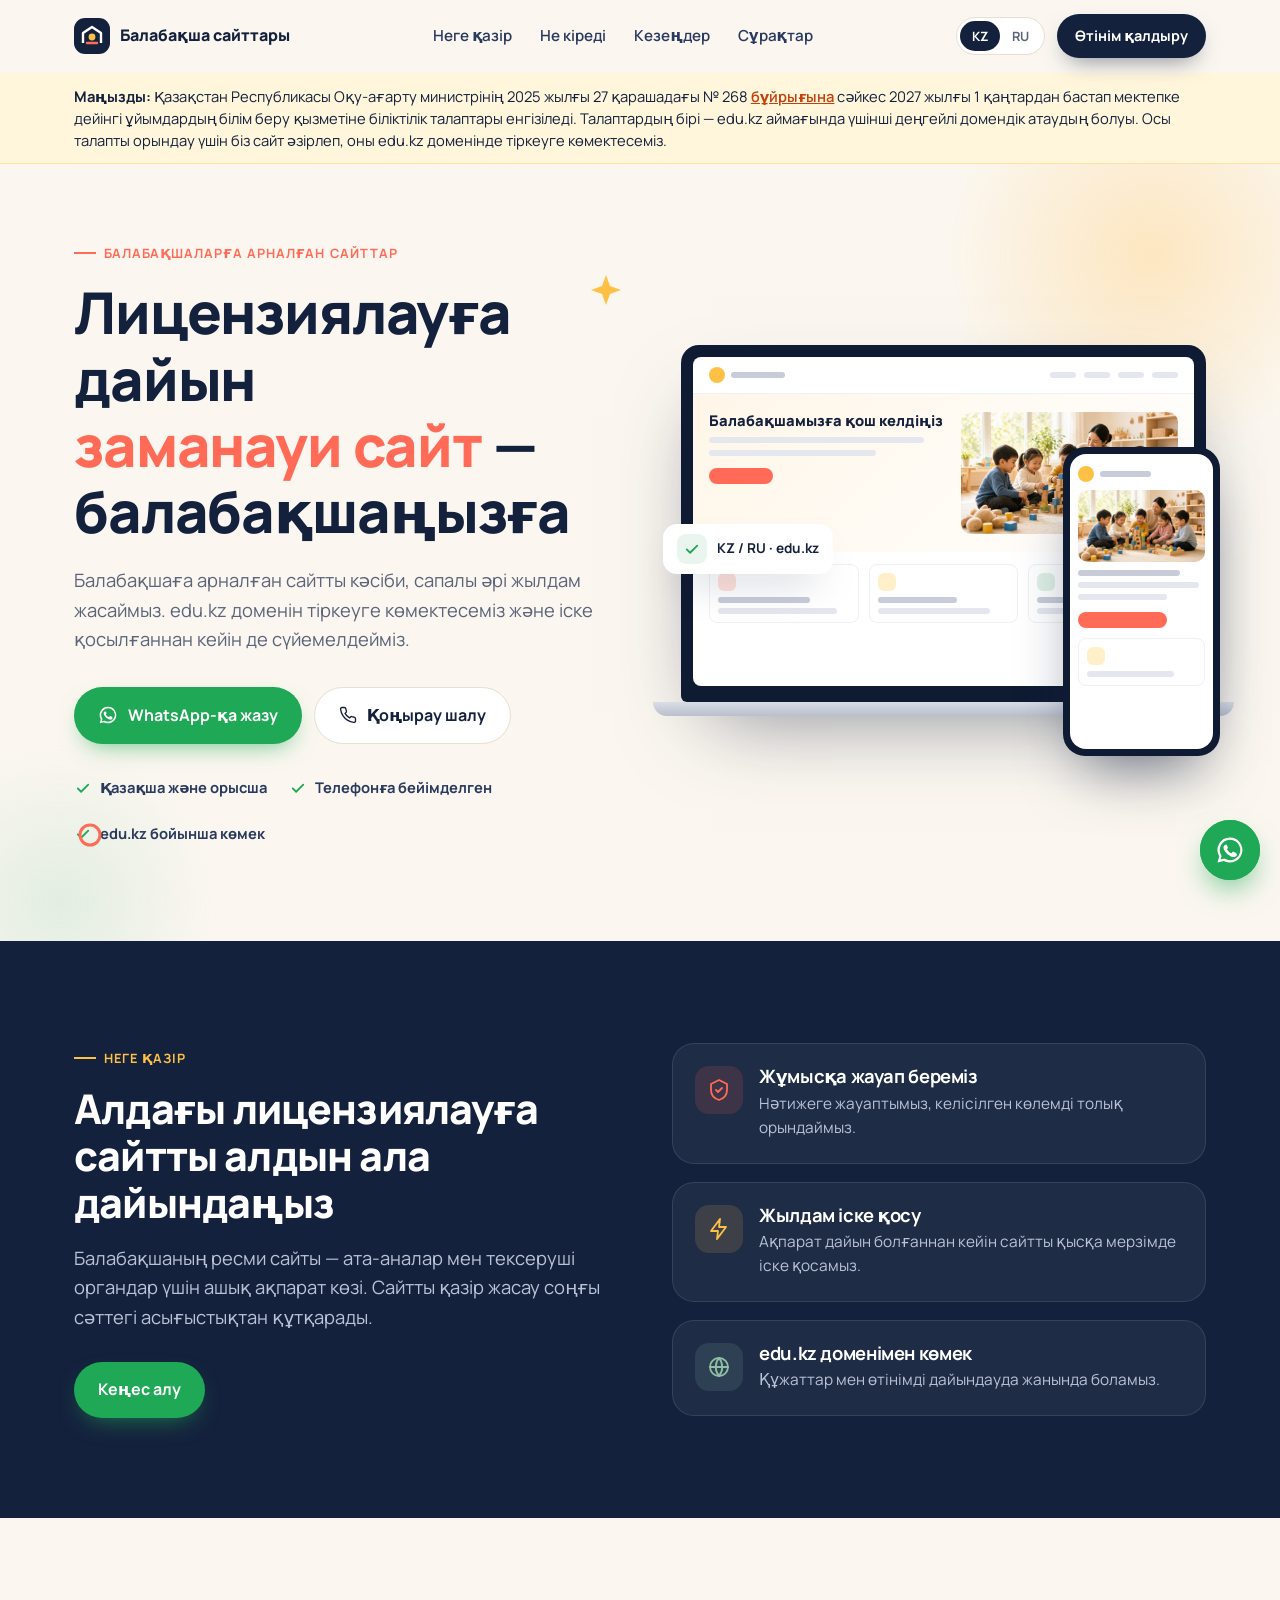
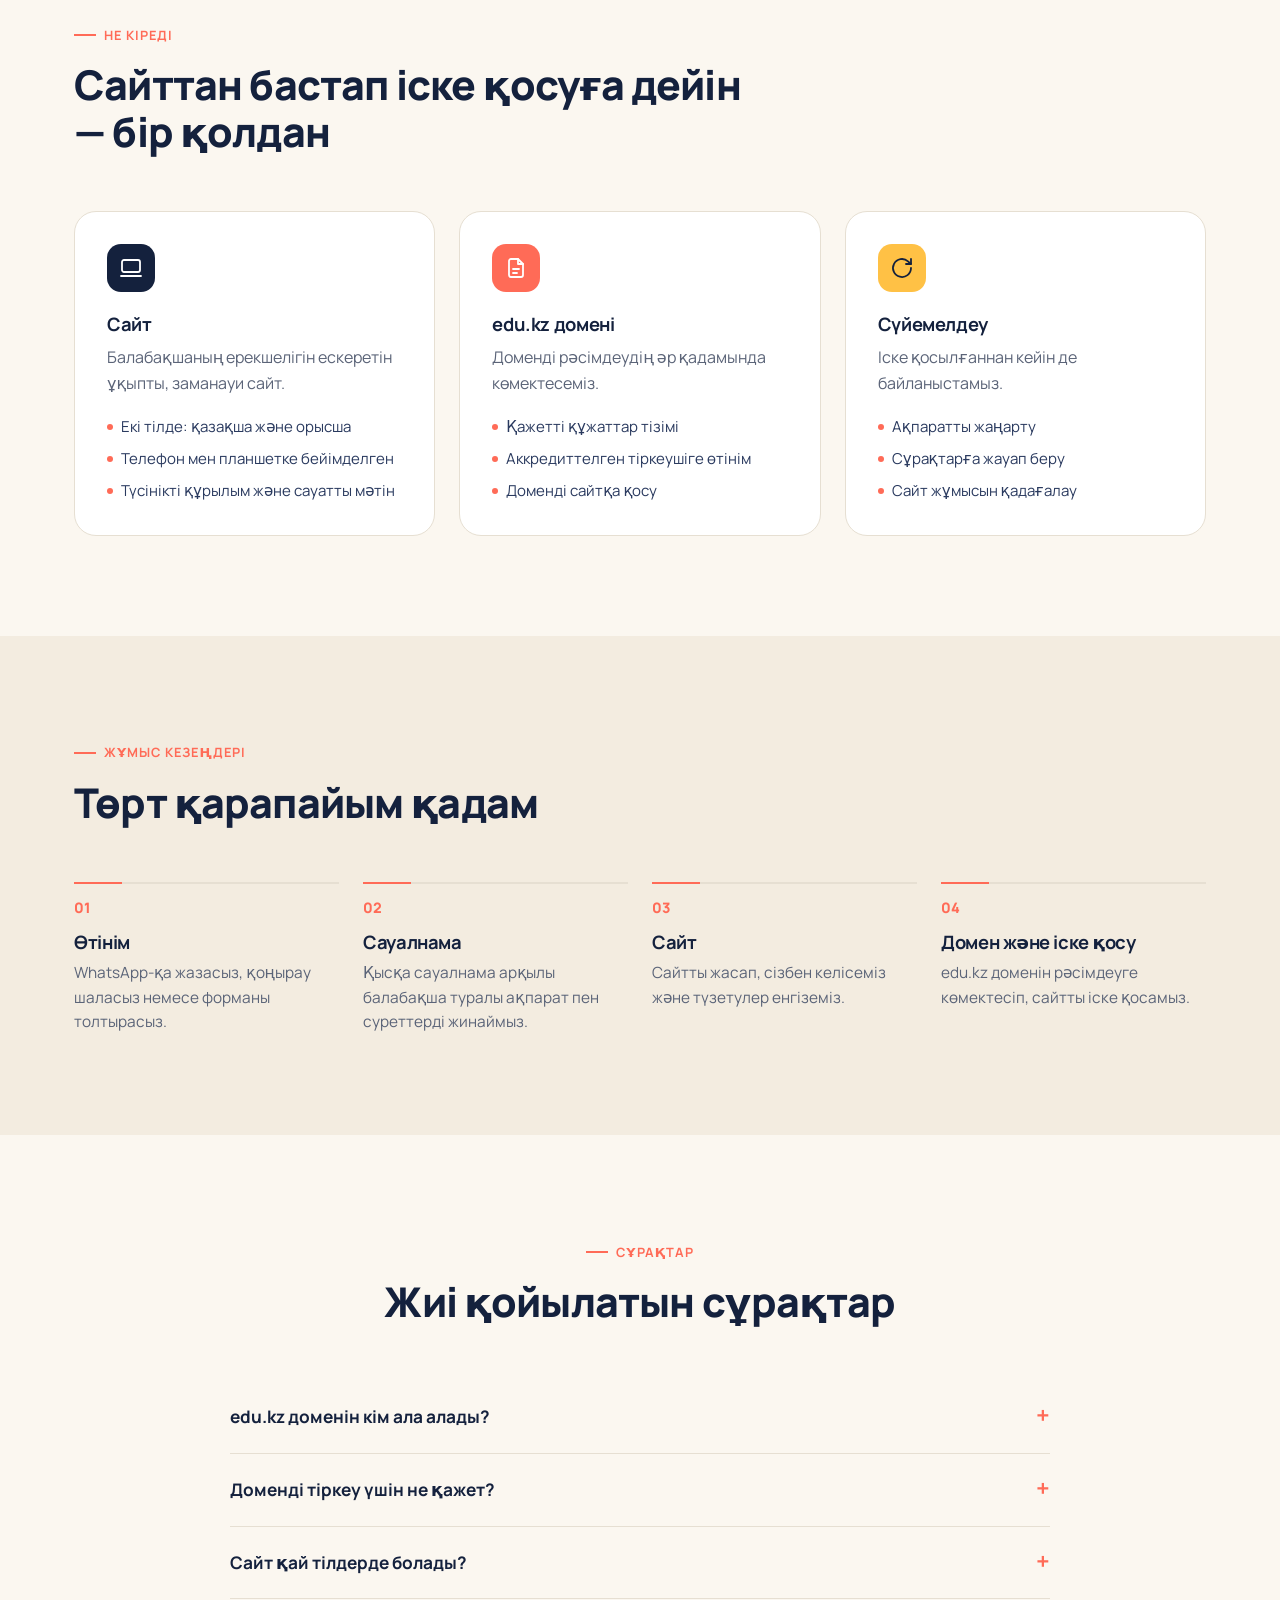
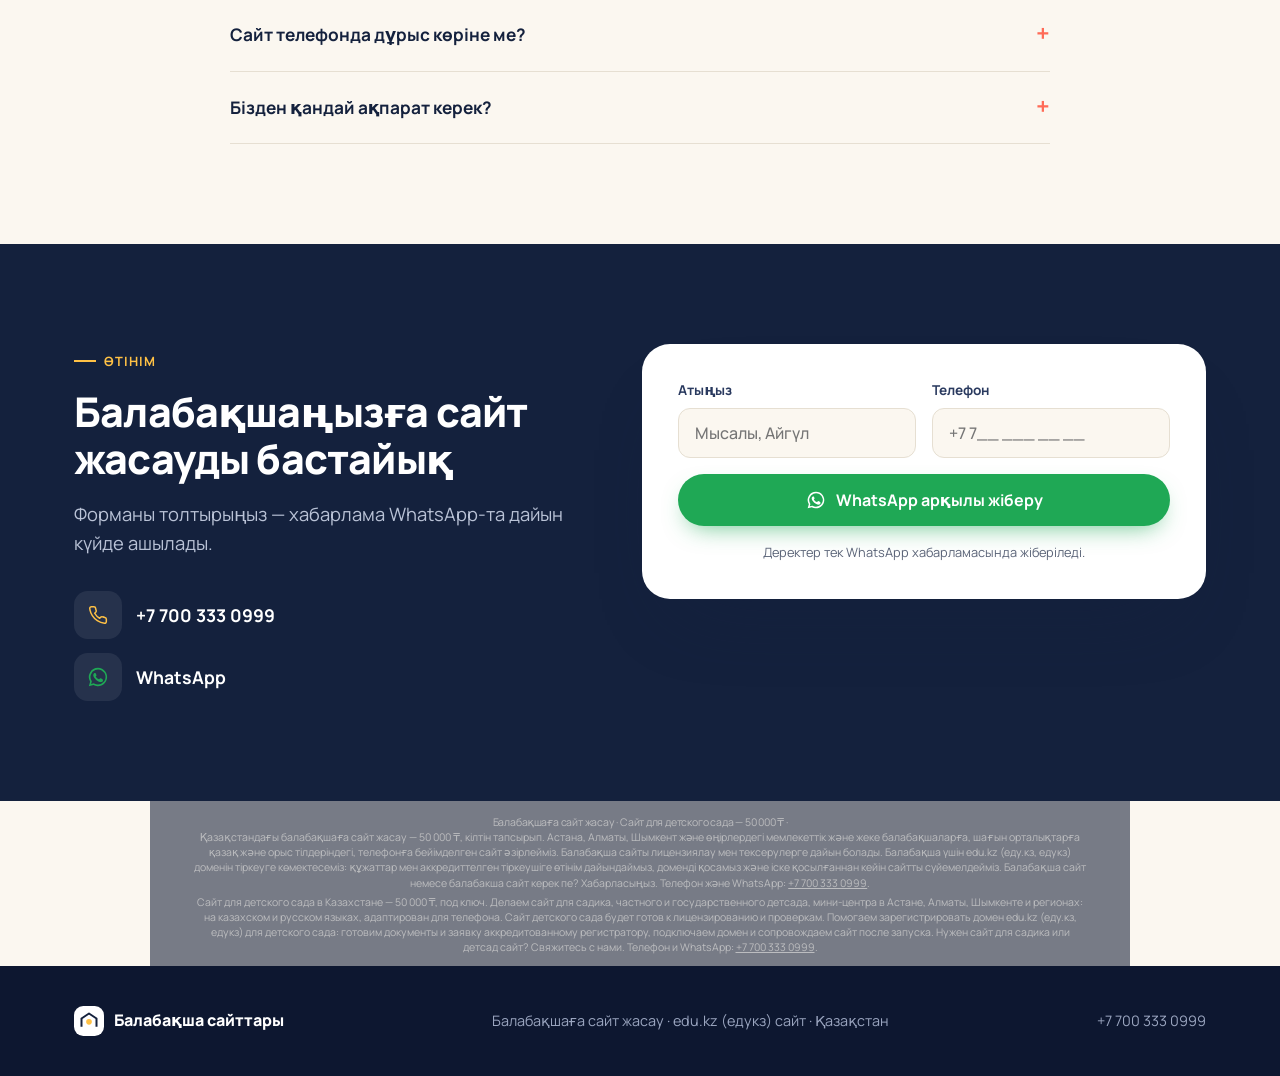
==== index.html @ 3db01bce "Notice: order 268 (edu.kz domain requirement from 01.01.2027); balanced KZ/RU SEO block" ====
<!DOCTYPE html><html lang="kk"><head><meta charset="UTF-8"><meta name="viewport" content="width=device-width,initial-scale=1">
<title>Сайт для детского сада под ключ — 50 000 ₸ | Балабақшаға сайт жасау | sadikedu.kz</title>
<meta name="description" content="Создадим сайт для детского сада в Казахстане за 50 000 ₸: на казахском и русском, адаптивный, помощь с доменом edu.kz и сопровождение. Балабақшаға сайт жасау. +7 700 333 0999">
<meta name="keywords" content="сайт для детского сада, создать сайт детского сада, сайт для садика Казахстан, сайт для частного детского сада, edu.kz домен для детского сада, сайт балабақша, балабақшаға сайт жасау, балабақша сайт, балабакша сайт, садик сайт, сайт для садика, детсад сайт, сделать сайт для садика, сделать сайт для детского сада, сайт еду кз, еду.кз сайт">
<meta name="robots" content="index,follow">
<link rel="canonical" href="https://sadikedu.kz/">
<link rel="alternate" hreflang="kk" href="https://sadikedu.kz/"><link rel="alternate" hreflang="ru" href="https://sadikedu.kz/"><link rel="alternate" hreflang="x-default" href="https://sadikedu.kz/">
<link rel="icon" href="favicon.svg" type="image/svg+xml">
<meta property="og:type" content="website"><meta property="og:url" content="https://sadikedu.kz/"><meta property="og:site_name" content="sadikedu.kz"><meta property="og:locale" content="ru_RU"><meta property="og:locale:alternate" content="kk_KZ">
<meta property="og:title" content="Сайт для детского сада под ключ — 50 000 ₸"><meta property="og:description" content="Создадим сайт для детского сада в Казахстане за 50 000 ₸: на казахском и русском, адаптивный, помощь с доменом edu.kz и сопровождение. Балабақшаға сайт жасау. +7 700 333 0999"><meta property="og:image" content="https://sadikedu.kz/img/hero.jpg">
<meta name="twitter:card" content="summary_large_image"><meta name="twitter:title" content="Сайт для детского сада под ключ — 50 000 ₸"><meta name="twitter:description" content="Создадим сайт для детского сада в Казахстане за 50 000 ₸: на казахском и русском, адаптивный, помощь с доменом edu.kz и сопровождение. Балабақшаға сайт жасау. +7 700 333 0999"><meta name="twitter:image" content="https://sadikedu.kz/img/hero.jpg">
<script type="application/ld+json">[{"@context": "https://schema.org", "@type": "ProfessionalService", "name": "SadikEdu — сайты для детских садов", "alternateName": "Балабақша сайттары", "url": "https://sadikedu.kz/", "image": "https://sadikedu.kz/img/hero.jpg", "telephone": "+77003330999", "description": "Создадим сайт для детского сада в Казахстане за 50 000 ₸: на казахском и русском, адаптивный, помощь с доменом edu.kz и сопровождение. Балабақшаға сайт жасау. +7 700 333 0999", "areaServed": {"@type": "Country", "name": "Kazakhstan"}, "address": {"@type": "PostalAddress", "addressLocality": "Астана", "addressCountry": "KZ"}, "priceRange": "50000 KZT", "availableLanguage": ["ru", "kk"], "makesOffer": {"@type": "Offer", "name": "Сайт для детского сада под ключ", "price": "50000", "priceCurrency": "KZT", "url": "https://sadikedu.kz/"}}, {"@context": "https://schema.org", "@type": "FAQPage", "mainEntity": [{"@type": "Question", "name": "Кто может получить домен edu.kz?", "acceptedAnswer": {"@type": "Answer", "text": "Юридические лица Казахстана с лицензией на образовательную деятельность. При регистрации лицензия проверяется по БИН."}}, {"@type": "Question", "name": "Что нужно для регистрации домена?", "acceptedAnswer": {"@type": "Answer", "text": "Обычно — письмо организации, документ о госрегистрации и ЭЦП организации. Точный список проверим вместе."}}, {"@type": "Question", "name": "На каких языках будет сайт?", "acceptedAnswer": {"@type": "Answer", "text": "На казахском и русском, с переключателем."}}, {"@type": "Question", "name": "Сайт будет хорошо выглядеть на телефоне?", "acceptedAnswer": {"@type": "Answer", "text": "Да, сайт адаптируется под телефон, планшет и компьютер."}}, {"@type": "Question", "name": "Какая информация от нас нужна?", "acceptedAnswer": {"@type": "Answer", "text": "Основные сведения о детском саде, контакты и фотографии. Всё собираем по короткой анкете."}}]}]</script>
<meta name="theme-color" content="#14213d">
<link rel="preconnect" href="https://fonts.googleapis.com"><link rel="preconnect" href="https://fonts.gstatic.com" crossorigin>
<link href="https://fonts.googleapis.com/css2?family=Manrope:wght@500;600;700;800&display=swap&subset=cyrillic,cyrillic-ext" rel="stylesheet">
<link rel="stylesheet" href="style.css">
<svg width="0" height="0" style="position:absolute"><defs>
<symbol id="wa" viewBox="0 0 24 24"><path fill="currentColor" d="M12 2a10 10 0 0 0-8.6 15.1L2 22l5-1.3A10 10 0 1 0 12 2Zm0 18.2a8.2 8.2 0 0 1-4.2-1.2l-.3-.2-3 .8.8-2.9-.2-.3A8.2 8.2 0 1 1 12 20.2Zm4.5-6.1c-.2-.1-1.5-.7-1.7-.8-.2-.1-.4-.1-.6.1l-.8 1c-.1.2-.3.2-.5.1a6.7 6.7 0 0 1-3.3-2.9c-.3-.4.2-.4.7-1.3.1-.2 0-.3 0-.4l-.8-1.8c-.2-.5-.4-.4-.6-.4h-.5a1 1 0 0 0-.7.3 3 3 0 0 0-.9 2.2 5.2 5.2 0 0 0 1.1 2.7 11.8 11.8 0 0 0 4.5 4c1.7.7 2.3.8 3.2.6.5-.1 1.5-.6 1.7-1.2.2-.6.2-1.1.2-1.2-.1-.1-.3-.2-.5-.3Z"/></symbol>
<symbol id="ph" viewBox="0 0 24 24"><path fill="none" stroke="currentColor" stroke-width="1.8" stroke-linecap="round" stroke-linejoin="round" d="M22 16.9v3a2 2 0 0 1-2.2 2 19.8 19.8 0 0 1-8.6-3.1 19.5 19.5 0 0 1-6-6A19.8 19.8 0 0 1 2.1 4.2 2 2 0 0 1 4.1 2h3a2 2 0 0 1 2 1.7c.1 1 .4 1.9.7 2.8a2 2 0 0 1-.5 2.1L8 9.9a16 16 0 0 0 6 6l1.3-1.3a2 2 0 0 1 2.1-.4c.9.3 1.8.6 2.8.7a2 2 0 0 1 1.7 2Z"/></symbol>
<symbol id="ck" viewBox="0 0 24 24"><path fill="none" stroke="currentColor" stroke-width="2.4" stroke-linecap="round" stroke-linejoin="round" d="m5 12.5 4.5 4.5L19 7.5"/></symbol>
</defs></svg>
<style>.seo{padding:14px 20px 6px!important;max-width:980px;margin:0 auto;opacity:.55;text-align:center}.seo *{font-size:10.5px!important;line-height:1.45!important;font-weight:400!important;color:#8a8f99!important;margin:0 0 4px!important}.seo h2,.seo h3{display:inline}.seo h2:after,.seo h3:after{content:" · "}</style></head><body>
<header id="hdr"><div class="c hd">
<a class="logo" href="#top"><svg width="36" height="36" viewBox="0 0 36 36"><rect width="36" height="36" rx="11" fill="#14213d"/><path d="M9 25V15l9-6 9 6v10" fill="none" stroke="#fff" stroke-width="2.4" stroke-linejoin="round"/><circle cx="18" cy="19" r="3.4" fill="#ffc145"/><path d="M13 25h10" stroke="#ff6b57" stroke-width="2.4" stroke-linecap="round"/></svg><span data-i="logo">Балабақша сайттары</span></a>
<nav class="m"><a href="#why" data-i="n1">Неге қазір</a><a href="#inc" data-i="n2">Не кіреді</a><a href="#steps" data-i="n3">Кезеңдер</a><a href="#faq" data-i="n4">Сұрақтар</a></nav>
<div class="hr"><div class="lang"><button data-l="kk" class="on">KZ</button><button data-l="ru">RU</button></div><a href="#lead" class="btn btn-p btn-sm" data-i="hcta">Өтінім қалдыру</a></div>
</div></header>
<main id="top">
<div class="notice"><div class="c" data-i="nt"><b>Маңызды:</b> Қазақстан Республикасы Оқу-ағарту министрінің 2025 жылғы 27 қарашадағы № 268 <a href="https://adilet.zan.kz/rus/docs/V2500037500" target="_blank" rel="noopener">бұйрығына</a> сәйкес 2027 жылғы 1 қаңтардан бастап мектепке дейінгі ұйымдардың білім беру қызметіне біліктілік талаптары енгізіледі. Талаптардың бірі — edu.kz аймағында үшінші деңгейлі домендік атаудың болуы. Осы талапты орындау үшін біз сайт әзірлеп, оны edu.kz доменінде тіркеуге көмектесеміз.</div></div>
<section class="hero"><div class="blob b1"></div><div class="blob b2"></div>
<svg class="shape" style="top:14%;left:46%" width="34" height="34" viewBox="0 0 34 34"><path d="M17 2l4 11 11 4-11 4-4 11-4-11-11-4 11-4z" fill="#ffc145"/></svg>
<svg class="shape" style="bottom:12%;left:6%;animation-delay:-3s" width="26" height="26"><circle cx="13" cy="13" r="10" fill="none" stroke="#ff6b57" stroke-width="3"/></svg>
<div class="c hg">
<div class="rv">
<div class="eyebrow" data-i="ey">Балабақшаларға арналған сайттар</div>
<h1 data-i="h1">Лицензиялауға дайын <span class="hl">заманауи сайт</span> — балабақшаңызға</h1>
<p class="lead" data-i="lead">Балабақшаға арналған сайтты кәсіби, сапалы әрі жылдам жасаймыз. edu.kz доменін тіркеуге көмектесеміз және іске қосылғаннан кейін де сүйемелдейміз.</p>
<div class="btns"><a class="btn btn-w" href="https://wa.me/77003330999?text=%D0%97%D0%B4%D1%80%D0%B0%D0%B2%D1%81%D1%82%D0%B2%D1%83%D0%B9%D1%82%D0%B5%21%20%D0%9F%D0%BE%20%D0%BF%D0%BE%D0%B2%D0%BE%D0%B4%D1%83%20%D1%80%D0%B0%D0%B7%D1%80%D0%B0%D0%B1%D0%BE%D1%82%D0%BA%D0%B8%20%D1%81%D0%B0%D0%B9%D1%82%D0%B0" target="_blank" rel="noopener"><svg width="20" height="20"><use href="#wa"/></svg><span data-i="wa">WhatsApp-қа жазу</span></a><a class="btn btn-o" href="tel:+77003330999"><svg width="18" height="18"><use href="#ph"/></svg><span data-i="call">Қоңырау шалу</span></a></div>
<div class="checks"><span><svg width="18" height="18" color="#1fa855"><use href="#ck"/></svg><b data-i="c1">Қазақша және орысша</b></span><span><svg width="18" height="18" color="#1fa855"><use href="#ck"/></svg><b data-i="c2">Телефонға бейімделген</b></span><span><svg width="18" height="18" color="#1fa855"><use href="#ck"/></svg><b data-i="c3">edu.kz бойынша көмек</b></span></div>
</div>
<div class="mock rv d2" aria-hidden="true">
<div class="laptop"><div class="screen">
<div class="ms-top"><div class="ms-logo"><i></i><div class="ln d" style="width:54px"></div></div><div class="ms-nav"><div class="ln"></div><div class="ln"></div><div class="ln"></div><div class="ln"></div></div></div>
<div class="ms-hero"><div><div class="ms-h" data-i="mh">Балабақшамызға қош келдіңіз</div><div class="ln" style="width:90%"></div><div class="ln" style="width:70%"></div><div class="ms-btn"></div></div>
<div class="ms-img"><img src="img/hero.jpg" alt="Сайт для детского сада — дети играют в балабақше" style="width:100%;height:100%;object-fit:cover;display:block"></div></div>
<div class="ms-cards"><div class="ms-card"><b style="background:#ffe1dc"></b><div class="ln d" style="width:70%"></div><div class="ln" style="width:90%;margin-top:5px"></div></div><div class="ms-card"><b style="background:#fff0c9"></b><div class="ln d" style="width:60%"></div><div class="ln" style="width:85%;margin-top:5px"></div></div><div class="ms-card"><b style="background:#dff0e6"></b><div class="ln d" style="width:65%"></div><div class="ln" style="width:80%;margin-top:5px"></div></div></div>
</div></div><div class="base"></div>
<div class="phone"><div class="screen"><div class="ms-logo"><i></i><div class="ln d" style="width:40%"></div></div><div class="ms-img"><img src="img/hero.jpg" alt="Сайт для детского сада — дети играют в балабақше" style="width:100%;height:100%;object-fit:cover;display:block"></div><div class="ln d" style="width:80%"></div><div class="ln" style="width:95%;margin-top:6px"></div><div class="ln" style="width:70%;margin-top:6px"></div><div class="ms-btn" style="width:70%;margin-top:12px"></div><div class="ms-card" style="margin-top:10px"><b style="background:#fff0c9"></b><div class="ln" style="width:80%"></div></div></div></div>
<div class="tag"><i><svg width="18" height="18" color="#1fa855"><use href="#ck"/></svg></i><span data-i="tag">KZ / RU · edu.kz</span></div>
</div></div></section>

<section class="dark" id="why"><div class="c why">
<div class="rv"><div class="eyebrow" data-i="wy">Неге қазір</div><h2 data-i="wh">Алдағы лицензиялауға сайтты алдын ала дайындаңыз</h2><p class="lead" style="margin-top:18px" data-i="wl">Балабақшаның ресми сайты — ата-аналар мен тексеруші органдар үшін ашық ақпарат көзі. Сайтты қазір жасау соңғы сәттегі асығыстықтан құтқарады.</p><div class="btns" style="margin-top:30px"><a href="#lead" class="btn btn-w" data-i="wb">Кеңес алу</a></div></div>
<div class="wl">
<div class="wi rv d1"><div class="ic" style="background:#ff6b5722"><svg width="24" height="24" viewBox="0 0 24 24" fill="none" stroke="#ff6b57" stroke-width="1.8" stroke-linecap="round" stroke-linejoin="round"><path d="M12 2l8 4v6c0 5-3.5 8.5-8 10-4.5-1.5-8-5-8-10V6z"/><path d="m9 12 2 2 4-4"/></svg></div><div><h3 data-i="w1">Жұмысқа жауап береміз</h3><p data-i="w1p">Нәтижеге жауаптымыз, келісілген көлемді толық орындаймыз.</p></div></div>
<div class="wi rv d2"><div class="ic" style="background:#ffc14522"><svg width="24" height="24" viewBox="0 0 24 24" fill="none" stroke="#ffc145" stroke-width="1.8" stroke-linecap="round" stroke-linejoin="round"><path d="M13 2 4 14h7l-1 8 9-12h-7z"/></svg></div><div><h3 data-i="w2">Жылдам іске қосу</h3><p data-i="w2p">Ақпарат дайын болғаннан кейін сайтты қысқа мерзімде іске қосамыз.</p></div></div>
<div class="wi rv d3"><div class="ic" style="background:#8fbfa322"><svg width="24" height="24" viewBox="0 0 24 24" fill="none" stroke="#8fbfa3" stroke-width="1.8" stroke-linecap="round" stroke-linejoin="round"><circle cx="12" cy="12" r="9"/><path d="M3 12h18M12 3a14 14 0 0 1 0 18M12 3a14 14 0 0 0 0 18"/></svg></div><div><h3 data-i="w3">edu.kz доменімен көмек</h3><p data-i="w3p">Құжаттар мен өтінімді дайындауда жанында боламыз.</p></div></div>
</div></div></section>

<section id="inc"><div class="c">
<div class="sh rv"><div class="eyebrow" data-i="iy">Не кіреді</div><h2 data-i="ih">Сайттан бастап іске қосуға дейін — бір қолдан</h2></div>
<div class="grid3">
<div class="card rv d1"><div class="ic" style="background:#14213d"><svg width="24" height="24" viewBox="0 0 24 24" fill="none" stroke="#fff" stroke-width="1.8" stroke-linecap="round" stroke-linejoin="round"><rect x="3" y="4" width="18" height="12" rx="2"/><path d="M2 20h20"/></svg></div><h3 data-i="i1">Сайт</h3><p data-i="i1p">Балабақшаның ерекшелігін ескеретін ұқыпты, заманауи сайт.</p><ul><li data-i="i1a">Екі тілде: қазақша және орысша</li><li data-i="i1b">Телефон мен планшетке бейімделген</li><li data-i="i1c">Түсінікті құрылым және сауатты мәтін</li></ul></div>
<div class="card rv d2"><div class="ic" style="background:#ff6b57"><svg width="24" height="24" viewBox="0 0 24 24" fill="none" stroke="#fff" stroke-width="1.8" stroke-linecap="round" stroke-linejoin="round"><path d="M14 3H7a2 2 0 0 0-2 2v14a2 2 0 0 0 2 2h10a2 2 0 0 0 2-2V8z"/><path d="M14 3v5h5M9 13h6M9 17h4"/></svg></div><h3 data-i="i2">edu.kz домені</h3><p data-i="i2p">Доменді рәсімдеудің әр қадамында көмектесеміз.</p><ul><li data-i="i2a">Қажетті құжаттар тізімі</li><li data-i="i2b">Аккредиттелген тіркеушіге өтінім</li><li data-i="i2c">Доменді сайтқа қосу</li></ul></div>
<div class="card rv d3"><div class="ic" style="background:#ffc145"><svg width="24" height="24" viewBox="0 0 24 24" fill="none" stroke="#14213d" stroke-width="1.8" stroke-linecap="round" stroke-linejoin="round"><path d="M21 12a9 9 0 1 1-3-6.7L21 8"/><path d="M21 3v5h-5"/></svg></div><h3 data-i="i3">Сүйемелдеу</h3><p data-i="i3p">Іске қосылғаннан кейін де байланыстамыз.</p><ul><li data-i="i3a">Ақпаратты жаңарту</li><li data-i="i3b">Сұрақтарға жауап беру</li><li data-i="i3c">Сайт жұмысын қадағалау</li></ul></div>
</div></div></section>

<section class="alt" id="steps"><div class="c">
<div class="sh rv"><div class="eyebrow" data-i="sy">Жұмыс кезеңдері</div><h2 data-i="sh">Төрт қарапайым қадам</h2></div>
<div class="steps">
<div class="step rv"><h3 data-i="s1">Өтінім</h3><p data-i="s1p">WhatsApp-қа жазасыз, қоңырау шаласыз немесе форманы толтырасыз.</p></div>
<div class="step rv d1"><h3 data-i="s2">Сауалнама</h3><p data-i="s2p">Қысқа сауалнама арқылы балабақша туралы ақпарат пен суреттерді жинаймыз.</p></div>
<div class="step rv d2"><h3 data-i="s3">Сайт</h3><p data-i="s3p">Сайтты жасап, сізбен келісеміз және түзетулер енгіземіз.</p></div>
<div class="step rv d3"><h3 data-i="s4">Домен және іске қосу</h3><p data-i="s4p">edu.kz доменін рәсімдеуге көмектесіп, сайтты іске қосамыз.</p></div>
</div></div></section>

<section id="faq"><div class="c">
<div class="sh rv" style="text-align:center;margin-left:auto;margin-right:auto"><div class="eyebrow" data-i="fy">Сұрақтар</div><h2 data-i="fh">Жиі қойылатын сұрақтар</h2></div>
<div class="faq rv">
<details><summary data-i="q1">edu.kz доменін кім ала алады?</summary><p data-i="a1">Білім беру қызметіне лицензиясы бар Қазақстан заңды тұлғалары. Тіркеу кезінде лицензия БСН бойынша тексеріледі.</p></details>
<details><summary data-i="q2">Доменді тіркеу үшін не қажет?</summary><p data-i="a2">Әдетте ұйымның хаты, мемлекеттік тіркеу туралы құжат және ұйымның ЭЦҚ-сы қажет. Нақты тізімді бірге тексереміз.</p></details>
<details><summary data-i="q3">Сайт қай тілдерде болады?</summary><p data-i="a3">Қазақ және орыс тілдерінде, ауыстырғыш арқылы.</p></details>
<details><summary data-i="q4">Сайт телефонда дұрыс көріне ме?</summary><p data-i="a4">Иә, сайт телефонға, планшетке және компьютерге бейімделеді.</p></details>
<details><summary data-i="q5">Бізден қандай ақпарат керек?</summary><p data-i="a5">Балабақша туралы негізгі мәліметтер, байланыстар және суреттер. Барлығын қысқа сауалнама арқылы жинаймыз.</p></details>
</div></div></section>

<section class="dark" id="lead"><div class="c fw">
<div class="rv"><div class="eyebrow" data-i="ly">Өтінім</div><h2 data-i="lh">Балабақшаңызға сайт жасауды бастайық</h2><p class="lead" style="margin-top:18px" data-i="ll">Форманы толтырыңыз — хабарлама WhatsApp-та дайын күйде ашылады.</p>
<div class="cl"><a href="tel:+77003330999"><span class="ic" style="background:rgba(255,255,255,.08)"><svg width="20" height="20" color="#ffc145"><use href="#ph"/></svg></span>+7 700 333 0999</a><a href="https://wa.me/77003330999?text=%D0%97%D0%B4%D1%80%D0%B0%D0%B2%D1%81%D1%82%D0%B2%D1%83%D0%B9%D1%82%D0%B5%21%20%D0%9F%D0%BE%20%D0%BF%D0%BE%D0%B2%D0%BE%D0%B4%D1%83%20%D1%80%D0%B0%D0%B7%D1%80%D0%B0%D0%B1%D0%BE%D1%82%D0%BA%D0%B8%20%D1%81%D0%B0%D0%B9%D1%82%D0%B0" target="_blank" rel="noopener"><span class="ic" style="background:rgba(255,255,255,.08)"><svg width="22" height="22" color="#1fa855"><use href="#wa"/></svg></span>WhatsApp</a></div></div>
<form id="f" class="rv d2">
<label><span data-i="fn">Атыңыз</span><input name="n" required data-p="pn" placeholder="Мысалы, Айгүл"></label>
<label><span data-i="fp">Телефон</span><input name="p" type="tel" required placeholder="+7 7__ ___ __ __"></label>
<button class="btn btn-w" type="submit"><svg width="20" height="20"><use href="#wa"/></svg><span data-i="fs">WhatsApp арқылы жіберу</span></button>
<p class="note" data-i="fo">Деректер тек WhatsApp хабарламасында жіберіледі.</p>
</form></div></section>
</main>
<section class="seo"><div class="c"><h2>Балабақшаға сайт жасау · Сайт для детского сада — 50 000 ₸</h2><p lang="kk">Қазақстандағы балабақшаға сайт жасау — 50 000 ₸, кілтін тапсырып. Астана, Алматы, Шымкент және өңірлердегі мемлекеттік және жеке балабақшаларға, шағын орталықтарға қазақ және орыс тілдеріндегі, телефонға бейімделген сайт әзірлейміз. Балабақша сайты лицензиялау мен тексерулерге дайын болады. Балабақша үшін edu.kz (еду.кз, едукз) доменін тіркеуге көмектесеміз: құжаттар мен аккредиттелген тіркеушіге өтінім дайындаймыз, доменді қосамыз және іске қосылғаннан кейін сайтты сүйемелдейміз. Балабақша сайт немесе балабакша сайт керек пе? Хабарласыңыз. Телефон және WhatsApp: <a href="tel:+77003330999">+7 700 333 0999</a>.</p><p>Сайт для детского сада в Казахстане — 50 000 ₸, под ключ. Делаем сайт для садика, частного и государственного детсада, мини-центра в Астане, Алматы, Шымкенте и регионах: на казахском и русском языках, адаптирован для телефона. Сайт детского сада будет готов к лицензированию и проверкам. Помогаем зарегистрировать домен edu.kz (еду.кз, едукз) для детского сада: готовим документы и заявку аккредитованному регистратору, подключаем домен и сопровождаем сайт после запуска. Нужен сайт для садика или детсад сайт? Свяжитесь с нами. Телефон и WhatsApp: <a href="tel:+77003330999">+7 700 333 0999</a>.</p></div></section>
<footer><div class="c fr"><a class="logo" href="#top"><svg width="30" height="30" viewBox="0 0 36 36"><rect width="36" height="36" rx="11" fill="#fff"/><path d="M9 25V15l9-6 9 6v10" fill="none" stroke="#14213d" stroke-width="2.4" stroke-linejoin="round"/><circle cx="18" cy="19" r="3.4" fill="#ffc145"/></svg><span data-i="logo">Балабақша сайттары</span></a><span data-i="ft">Балабақшаға сайт жасау · edu.kz (едукз) сайт · Қазақстан</span><a href="tel:+77003330999" style="text-decoration:none">+7 700 333 0999</a></div></footer>
<a class="fab" href="https://wa.me/77003330999?text=%D0%97%D0%B4%D1%80%D0%B0%D0%B2%D1%81%D1%82%D0%B2%D1%83%D0%B9%D1%82%D0%B5%21%20%D0%9F%D0%BE%20%D0%BF%D0%BE%D0%B2%D0%BE%D0%B4%D1%83%20%D1%80%D0%B0%D0%B7%D1%80%D0%B0%D0%B1%D0%BE%D1%82%D0%BA%D0%B8%20%D1%81%D0%B0%D0%B9%D1%82%D0%B0" target="_blank" rel="noopener" aria-label="WhatsApp"><svg width="30" height="30" color="#fff"><use href="#wa"/></svg></a>
<script>
const ru={nt:`<b>Важно:</b> согласно <a href="https://adilet.zan.kz/rus/docs/V2500037500" target="_blank" rel="noopener">приказу Министра просвещения РК от 27 ноября 2025 года № 268</a> с 1 января 2027 года вводятся квалификационные требования к образовательной деятельности детских садов при лицензировании. Одно из требований — наличие доменного имени третьего уровня в зоне edu.kz. Во исполнение этого требования мы поможем разработать сайт и зарегистрировать его на домене edu.kz.`,logo:"Сайты для детских садов",n1:"Почему сейчас",n2:"Что входит",n3:"Этапы",n4:"Вопросы",hcta:"Оставить заявку",ey:"Сайты для детских садов",h1:'<span class="hl">Современный сайт</span> для вашего детского сада — к лицензированию',lead:"Делаем сайты для детских садов профессионально, качественно и быстро. Помогаем с регистрацией домена edu.kz и сопровождаем сайт после запуска.",wa:"Написать в WhatsApp",call:"Позвонить",c1:"Казахский и русский",c2:"Адаптивен для телефона",c3:"Помощь с edu.kz",mh:"Добро пожаловать в наш детский сад",tag:"KZ / RU · edu.kz",wy:"Почему сейчас",wh:"Подготовьте сайт заранее к предстоящему лицензированию",wl:"Официальный сайт детского сада — открытый источник информации для родителей и проверяющих органов. Сделав сайт сейчас, вы избежите спешки в последний момент.",wb:"Получить консультацию",w1:"Отвечаем за работу",w1p:"Несём ответственность за результат и выполняем согласованный объём полностью.",w2:"Быстрый запуск",w2p:"Запускаем сайт в короткие сроки после получения информации.",w3:"Помощь с доменом edu.kz",w3p:"Помогаем подготовить документы и заявку.",iy:"Что входит",ih:"От сайта до запуска — в одних руках",i1:"Сайт",i1p:"Аккуратный современный сайт с учётом специфики детского сада.",i1a:"На двух языках: казахском и русском",i1b:"Адаптирован для телефона и планшета",i1c:"Понятная структура и грамотные тексты",i2:"Домен edu.kz",i2p:"Помогаем на каждом шаге оформления домена.",i2a:"Список необходимых документов",i2b:"Заявка аккредитованному регистратору",i2c:"Подключение домена к сайту",i3:"Сопровождение",i3p:"Остаёмся на связи и после запуска.",i3a:"Обновление информации",i3b:"Ответы на вопросы",i3c:"Контроль работы сайта",sy:"Этапы работы",sh:"Четыре простых шага",s1:"Заявка",s1p:"Пишете в WhatsApp, звоните или заполняете форму.",s2:"Анкета",s2p:"По короткой анкете собираем информацию и фото о детском саде.",s3:"Сайт",s3p:"Делаем сайт, согласовываем с вами и вносим правки.",s4:"Домен и запуск",s4p:"Помогаем оформить домен edu.kz и запускаем сайт.",fy:"Вопросы",fh:"Частые вопросы",q1:"Кто может получить домен edu.kz?",a1:"Юридические лица Казахстана с лицензией на образовательную деятельность. При регистрации лицензия проверяется по БИН.",q2:"Что нужно для регистрации домена?",a2:"Обычно — письмо организации, документ о госрегистрации и ЭЦП организации. Точный список проверим вместе.",q3:"На каких языках будет сайт?",a3:"На казахском и русском, с переключателем.",q4:"Сайт будет хорошо выглядеть на телефоне?",a4:"Да, сайт адаптируется под телефон, планшет и компьютер.",q5:"Какая информация от нас нужна?",a5:"Основные сведения о детском саде, контакты и фотографии. Всё собираем по короткой анкете.",ly:"Заявка",lh:"Давайте начнём сайт для вашего детского сада",ll:"Заполните форму — сообщение откроется в WhatsApp уже готовым.",fn:"Ваше имя",fk:"Название детского сада",fc:"Город / населённый пункт",fp:"Телефон",fm:"Комментарий",fs:"Отправить через WhatsApp",fo:"Данные отправляются только в сообщении WhatsApp.",ft:"Сайт для садика и детского сада · сайт edu.kz (еду кз) · Казахстан",pn:"Например, Айгуль",pk:"Название детского сада",pc:"Например, Алматы",pm:"Ваш вопрос или пожелание"};
const kk={};document.querySelectorAll("[data-i]").forEach(e=>kk[e.dataset.i]=e.innerHTML);document.querySelectorAll("[data-p]").forEach(e=>kk[e.dataset.p]=e.placeholder);
let L="kk";
function set(l){L=l;const d=l=="ru"?ru:kk;document.documentElement.lang=l;document.querySelectorAll("[data-i]").forEach(e=>e.innerHTML=d[e.dataset.i]);document.querySelectorAll("[data-p]").forEach(e=>e.placeholder=d[e.dataset.p]);document.title=l=="ru"?"Сайт для детского сада под ключ — 50 000 ₸ | sadikedu.kz":"Балабақшаға сайт жасау — 50 000 ₸ | sadikedu.kz";document.querySelectorAll(".lang button").forEach(b=>b.classList.toggle("on",b.dataset.l==l));try{localStorage.lang=l}catch(e){}}
document.querySelectorAll(".lang button").forEach(b=>b.onclick=()=>set(b.dataset.l));try{if(localStorage.lang=="ru")set("ru")}catch(e){}
document.getElementById("f").onsubmit=e=>{e.preventDefault();const f=e.target,v=k=>f[k].value.trim();
const t=L=="ru"?["Здравствуйте! По поводу разработки сайта","Имя","Детский сад","Город","Телефон","Комментарий"]:["Здравствуйте! По поводу разработки сайта","Аты","Балабақша","Қала","Телефон","Пікір"];
let m=t[0]+"\n"+t[1]+": "+v("n")+"\n"+t[4]+": "+v("p");
window.open("https://wa.me/77003330999?text="+encodeURIComponent(m),"_blank")};
const io=new IntersectionObserver(es=>es.forEach(x=>{if(x.isIntersecting){x.target.classList.add("in");io.unobserve(x.target)}}),{threshold:.12});document.querySelectorAll(".rv").forEach(e=>io.observe(e));
addEventListener("scroll",()=>document.getElementById("hdr").classList.toggle("s",scrollY>10),{passive:true});
</script></body></html>
---- style.css ----
:root{--ink:#14213d;--ink2:#2a3a5f;--muted:#5b6478;--cream:#fbf7f0;--cream2:#f3ece0;--coral:#ff6b57;--sun:#ffc145;--sage:#8fbfa3;--line:#e6dfd2;--r:22px}
*{box-sizing:border-box}html{scroll-behavior:smooth}
body{margin:0;font-family:Manrope,Inter,system-ui,sans-serif;color:var(--ink);background:var(--cream);line-height:1.6;-webkit-font-smoothing:antialiased}
a{color:inherit}.c{max-width:1180px;margin:0 auto;padding:0 24px}
h1,h2,h3{letter-spacing:-.02em;line-height:1.15;margin:0}
h1{font-size:clamp(2.1rem,4.6vw,3.6rem);font-weight:800}
h2{font-size:clamp(1.7rem,3.2vw,2.6rem);font-weight:800}
h3{font-size:1.15rem;font-weight:700}
.eyebrow{display:inline-flex;align-items:center;gap:8px;font-size:.8rem;font-weight:700;letter-spacing:.08em;text-transform:uppercase;color:var(--coral);margin-bottom:16px}
.eyebrow:before{content:"";width:22px;height:2px;background:var(--coral)}
.lead{font-size:1.15rem;color:var(--muted);max-width:560px}
header{position:sticky;top:0;z-index:50;background:rgba(251,247,240,.85);backdrop-filter:saturate(1.4) blur(12px);border-bottom:1px solid transparent;transition:border .3s}
header.s{border-color:var(--line)}
.hd{display:flex;align-items:center;justify-content:space-between;height:72px;gap:16px}
.logo{display:flex;align-items:center;gap:10px;font-weight:800;text-decoration:none;font-size:1rem}
.logo svg{flex:none}
nav.m{display:flex;gap:28px;font-weight:600;font-size:.95rem}nav.m a{text-decoration:none;color:var(--ink2)}nav.m a:hover{color:var(--coral)}
.hr{display:flex;align-items:center;gap:12px}
.lang{display:flex;background:#fff;border:1px solid var(--line);border-radius:99px;padding:3px}
.lang button{border:0;background:none;font:700 .8rem Manrope,sans-serif;padding:6px 12px;border-radius:99px;cursor:pointer;color:var(--muted)}
.lang button.on{background:var(--ink);color:#fff}
.btn{display:inline-flex;align-items:center;gap:10px;padding:15px 24px;border-radius:99px;font-weight:700;text-decoration:none;font-size:1rem;border:0;cursor:pointer;font-family:inherit;transition:transform .2s,box-shadow .2s,background .2s}
.btn:hover{transform:translateY(-2px)}
.btn-p{background:var(--ink);color:#fff;box-shadow:0 10px 24px -10px rgba(20,33,61,.6)}.btn-p:hover{background:var(--ink2)}
.btn-w{background:#1fa855;color:#fff;box-shadow:0 10px 24px -10px rgba(31,168,85,.7)}
.btn-o{background:#fff;color:var(--ink);border:1px solid var(--line)}
.btn-sm{padding:10px 18px;font-size:.9rem}
.btns{display:flex;gap:12px;flex-wrap:wrap}
/* hero */
.hero{position:relative;overflow:hidden;padding:72px 0 96px}
.hg{display:grid;grid-template-columns:1.05fr 1fr;gap:56px;align-items:center}
.hero .lead{margin:22px 0 32px}
.hl{color:var(--coral);position:relative;white-space:nowrap}
.checks{display:flex;gap:22px;flex-wrap:wrap;margin-top:32px;color:var(--ink2);font-weight:600;font-size:.92rem}
.checks span{display:flex;align-items:center;gap:8px}
.blob{position:absolute;border-radius:50%;filter:blur(2px);opacity:.55;z-index:-1}
.b1{width:420px;height:420px;background:radial-gradient(circle,#ffd99a,transparent 70%);top:-120px;right:-80px}
.b2{width:320px;height:320px;background:radial-gradient(circle,#cfe6d8,transparent 70%);bottom:-120px;left:-100px}
.shape{position:absolute;z-index:0;animation:fl 7s ease-in-out infinite}
@keyframes fl{50%{transform:translateY(-14px) rotate(6deg)}}
/* mockup */
.mock{position:relative;z-index:1;padding:20px 0 40px}
.laptop{background:#0f1a33;border-radius:18px 18px 6px 6px;padding:12px 12px 16px;box-shadow:0 40px 80px -30px rgba(20,33,61,.55)}
.screen{background:#fff;border-radius:8px;overflow:hidden;aspect-ratio:16/10.5}
.base{height:14px;background:linear-gradient(#d9dde6,#b9bfcc);border-radius:0 0 18px 18px;margin:0 -28px}
.ms-top{display:flex;align-items:center;justify-content:space-between;padding:10px 16px;border-bottom:1px solid #eef0f4}
.ms-logo{display:flex;align-items:center;gap:6px}.ms-logo i{width:16px;height:16px;border-radius:50%;background:var(--sun)}
.ln{height:6px;border-radius:4px;background:#e4e7ee}.ln.d{background:#c7ccd8}
.ms-nav{display:flex;gap:8px}.ms-nav .ln{width:26px}
.ms-hero{display:grid;grid-template-columns:1.1fr 1fr;gap:14px;padding:18px 16px;background:linear-gradient(135deg,#fff6e8,#fff)}
.ms-h{font-weight:800;font-size:clamp(.6rem,1.15vw,.95rem);line-height:1.2;color:var(--ink)}
.ms-hero .ln{margin-top:7px}
.ms-btn{margin-top:12px;width:64px;height:16px;border-radius:99px;background:var(--coral)}
.ms-img{border-radius:10px;background:linear-gradient(160deg,#ffd99a,#ff9f8f);position:relative;overflow:hidden;min-height:90px}
.ms-cards{display:grid;grid-template-columns:repeat(3,1fr);gap:10px;padding:12px 16px}
.ms-card{border:1px solid #eef0f4;border-radius:8px;padding:8px}.ms-card b{display:block;width:18px;height:18px;border-radius:6px;margin-bottom:6px}
.phone{position:absolute;right:-14px;bottom:0;width:30%;background:#0f1a33;border-radius:22px;padding:7px;box-shadow:0 30px 60px -20px rgba(20,33,61,.6);animation:fl 8s ease-in-out infinite}
.phone .screen{aspect-ratio:9/18.5;border-radius:16px;padding:12px 8px}
.phone .ms-img{min-height:60px;margin:8px 0}
.tag{position:absolute;left:-18px;top:46%;background:#fff;border-radius:14px;padding:10px 14px;display:flex;align-items:center;gap:10px;font-weight:700;font-size:.85rem;box-shadow:0 20px 40px -18px rgba(20,33,61,.35);animation:fl 9s ease-in-out infinite}
.tag i{width:30px;height:30px;border-radius:9px;background:#e9f5ee;display:grid;place-items:center}
/* sections */
section{padding:100px 0}.sh{max-width:680px;margin-bottom:56px}.sh .lead{margin-top:16px}
.dark{background:var(--ink);color:#fff}.dark .lead{color:#b9c2d6}.dark .eyebrow{color:var(--sun)}.dark .eyebrow:before{background:var(--sun)}
.why{display:grid;grid-template-columns:1fr 1fr;gap:64px;align-items:center}
.wl{display:grid;gap:18px}
.wi{display:flex;gap:16px;padding:22px;border-radius:var(--r);background:rgba(255,255,255,.05);border:1px solid rgba(255,255,255,.1)}
.wi p{margin:4px 0 0;color:#b9c2d6;font-size:.96rem}
.ic{flex:none;width:48px;height:48px;border-radius:14px;display:grid;place-items:center}
.grid3{display:grid;grid-template-columns:repeat(3,1fr);gap:24px}
.card{background:#fff;border:1px solid var(--line);border-radius:var(--r);padding:32px;transition:transform .3s,box-shadow .3s}
.card:hover{transform:translateY(-4px);box-shadow:0 30px 50px -30px rgba(20,33,61,.35)}
.card h3{margin:22px 0 10px}.card p{color:var(--muted);margin:0}
.card ul{list-style:none;padding:0;margin:18px 0 0;display:grid;gap:8px;color:var(--ink2);font-size:.94rem}
.card li{display:flex;gap:8px}.card li:before{content:"";flex:none;width:6px;height:6px;border-radius:50%;background:var(--coral);margin-top:9px}
.alt{background:var(--cream2)}
.steps{display:grid;grid-template-columns:repeat(4,1fr);gap:24px;counter-reset:s}
.step{position:relative;padding-top:28px;border-top:2px solid var(--line)}
.step:before{counter-increment:s;content:"0" counter(s);position:absolute;top:-2px;left:0;padding-top:12px;border-top:2px solid var(--coral);width:48px;font-weight:800;color:var(--coral);font-size:.9rem;top:-2px}
.step h3{margin:20px 0 8px}.step p{margin:0;color:var(--muted);font-size:.96rem}
.faq{max-width:820px;margin:0 auto}
details{border-bottom:1px solid var(--line);padding:22px 0}
summary{list-style:none;cursor:pointer;font-weight:700;font-size:1.08rem;display:flex;justify-content:space-between;gap:16px}
summary::-webkit-details-marker{display:none}
summary:after{content:"+";font-size:1.5rem;line-height:1;color:var(--coral);transition:transform .3s}
details[open] summary:after{transform:rotate(45deg)}
details p{color:var(--muted);margin:12px 0 0}
.fw{display:grid;grid-template-columns:1fr 1.1fr;gap:56px;align-items:start}
form{background:#fff;border-radius:28px;padding:36px;box-shadow:0 40px 80px -40px rgba(20,33,61,.4);display:grid;grid-template-columns:1fr 1fr;gap:16px;color:var(--ink)}
label{display:grid;gap:6px;font-size:.85rem;font-weight:700;color:var(--ink2)}
label.f{grid-column:1/-1}
input,textarea{font:500 1rem Manrope,sans-serif;padding:13px 16px;border:1px solid var(--line);border-radius:12px;background:var(--cream);color:var(--ink);outline:none;transition:border .2s,box-shadow .2s;width:100%}
input:focus,textarea:focus{border-color:var(--ink);box-shadow:0 0 0 4px rgba(20,33,61,.08)}
textarea{min-height:96px;resize:vertical}
form .btn{grid-column:1/-1;justify-content:center}
.note{grid-column:1/-1;font-size:.8rem;color:var(--muted);margin:0;text-align:center}
.cl{display:grid;gap:14px;margin-top:32px}
.cl a{display:flex;align-items:center;gap:14px;text-decoration:none;font-weight:700;font-size:1.1rem}
footer{background:#0d1730;color:#9aa5bf;padding:40px 0;font-size:.9rem}
.fr{display:flex;justify-content:space-between;align-items:center;gap:20px;flex-wrap:wrap}
footer .logo{color:#fff}
.fab{position:fixed;right:20px;bottom:20px;z-index:60;width:60px;height:60px;border-radius:50%;background:#1fa855;display:grid;place-items:center;box-shadow:0 14px 30px -8px rgba(31,168,85,.7);transition:transform .2s}
.fab:hover{transform:scale(1.08)}
.fab:after{content:"";position:absolute;inset:0;border-radius:50%;border:2px solid #1fa855;animation:pu 2.4s infinite}
@keyframes pu{to{transform:scale(1.5);opacity:0}}
.rv{opacity:0;transform:translateY(24px);transition:opacity .8s ease,transform .8s ease}.rv.in{opacity:1;transform:none}
.d1{transition-delay:.1s}.d2{transition-delay:.2s}.d3{transition-delay:.3s}
@media (prefers-reduced-motion:reduce){*,*:before,*:after{animation:none!important;transition:none!important;scroll-behavior:auto!important}.rv{opacity:1;transform:none}}
@media (max-width:960px){nav.m{display:none}.hg,.why,.fw{grid-template-columns:1fr}.grid3{grid-template-columns:1fr}.steps{grid-template-columns:1fr 1fr}.hero{padding:40px 0 72px}.mock{padding:10px 10px 30px}}
@media (max-width:600px){section{padding:72px 0}.steps{grid-template-columns:1fr}form{grid-template-columns:1fr;padding:24px}.hr .btn-sm{display:none}.logo span{max-width:130px;line-height:1.2}.tag{left:0;top:auto;bottom:-6px;font-size:.75rem}.checks{gap:12px}.hero .btns .btn{flex:1;justify-content:center}.sh{margin-bottom:36px}}
@media (max-width:600px){.hero .btns{flex-direction:column}.hero .btns .btn{width:100%}.btn{white-space:nowrap}.shape{display:none}}
.sr{position:absolute;width:1px;height:1px;overflow:hidden;clip:rect(0 0 0 0);white-space:nowrap}
.seo{background:#0d1730;color:#7f8aa6;padding:32px 0 0;font-size:.85rem;line-height:1.6}
.seo h2{font-size:1rem;color:#c9d1e4;margin:0 0 8px}.seo p{margin:0 0 8px}.seo a{color:#c9d1e4}
.seo h3{font-size:.9rem;color:#c9d1e4;margin:0 0 6px}

.notice{background:#fff6dc;border-bottom:1px solid #ffe2a0;color:#14213d;font-size:.92rem;line-height:1.5;padding:12px 0}.notice a{color:#c2410c;font-weight:600}
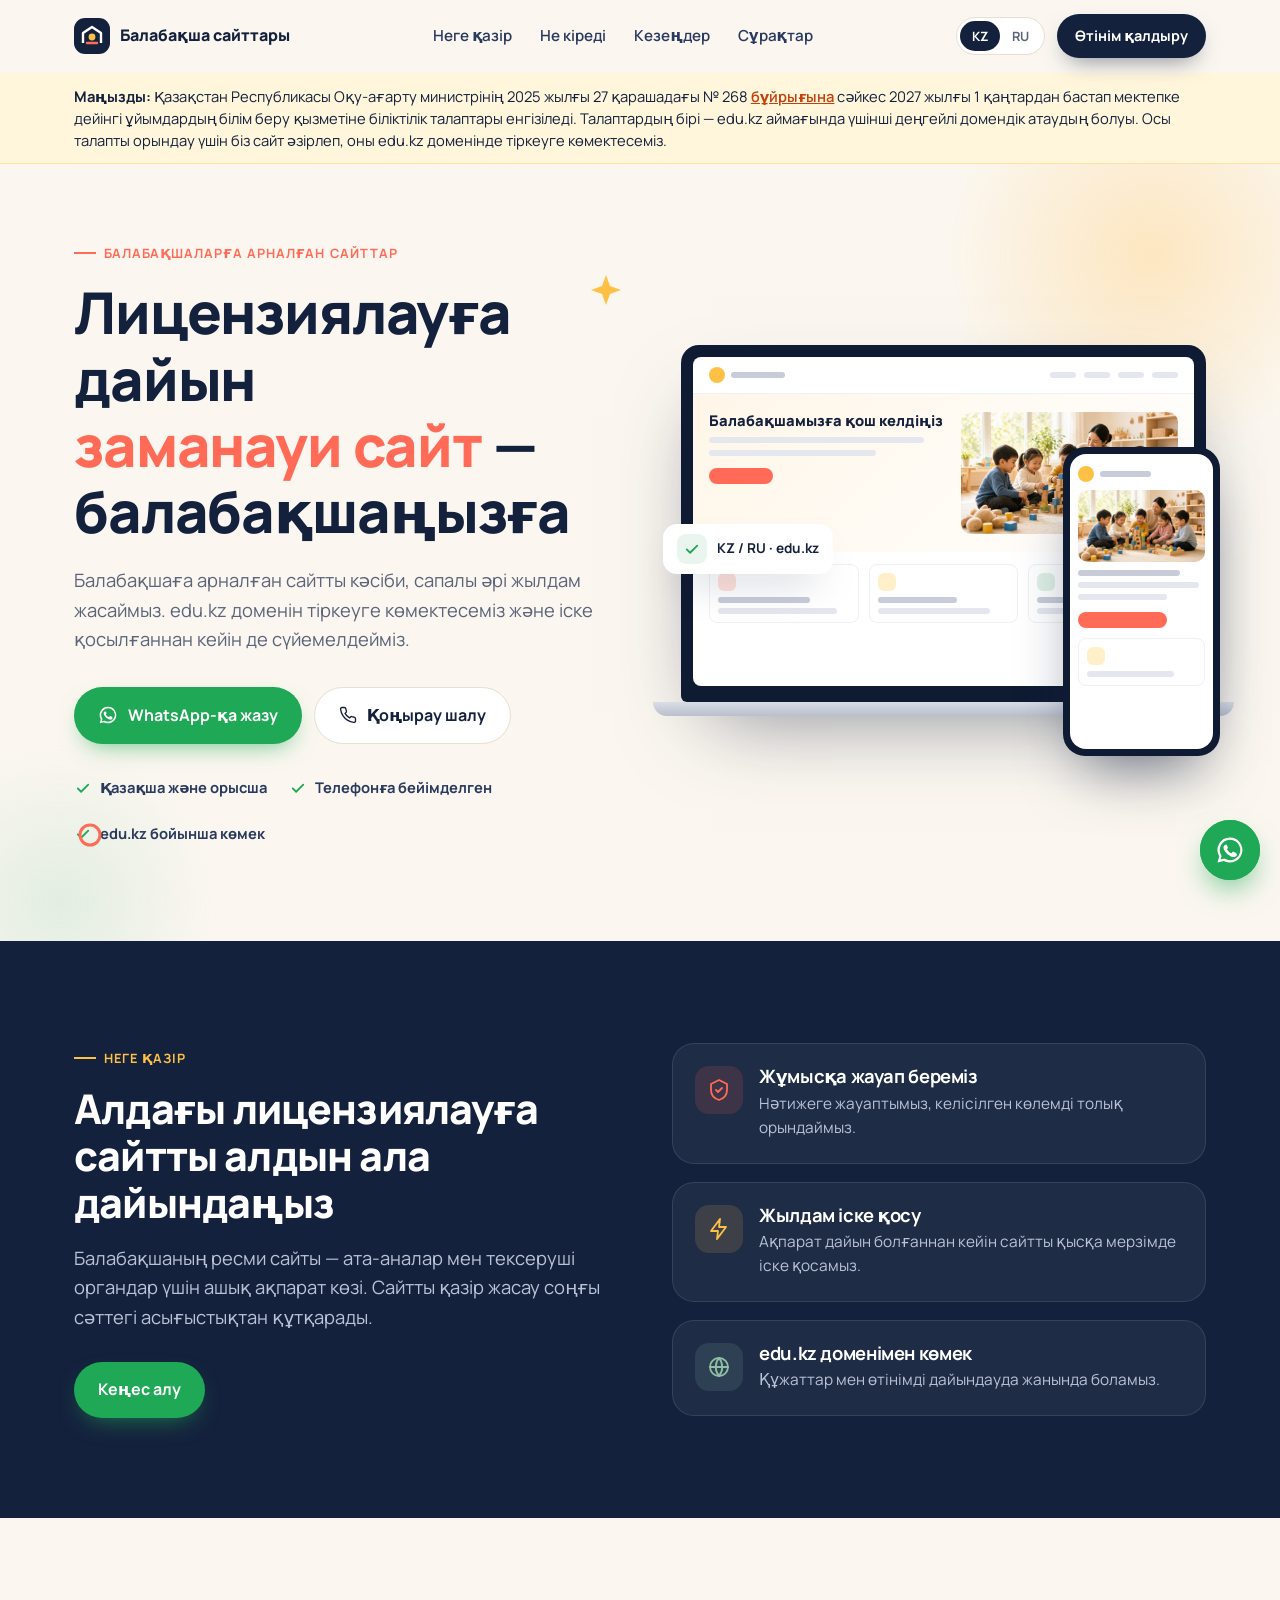
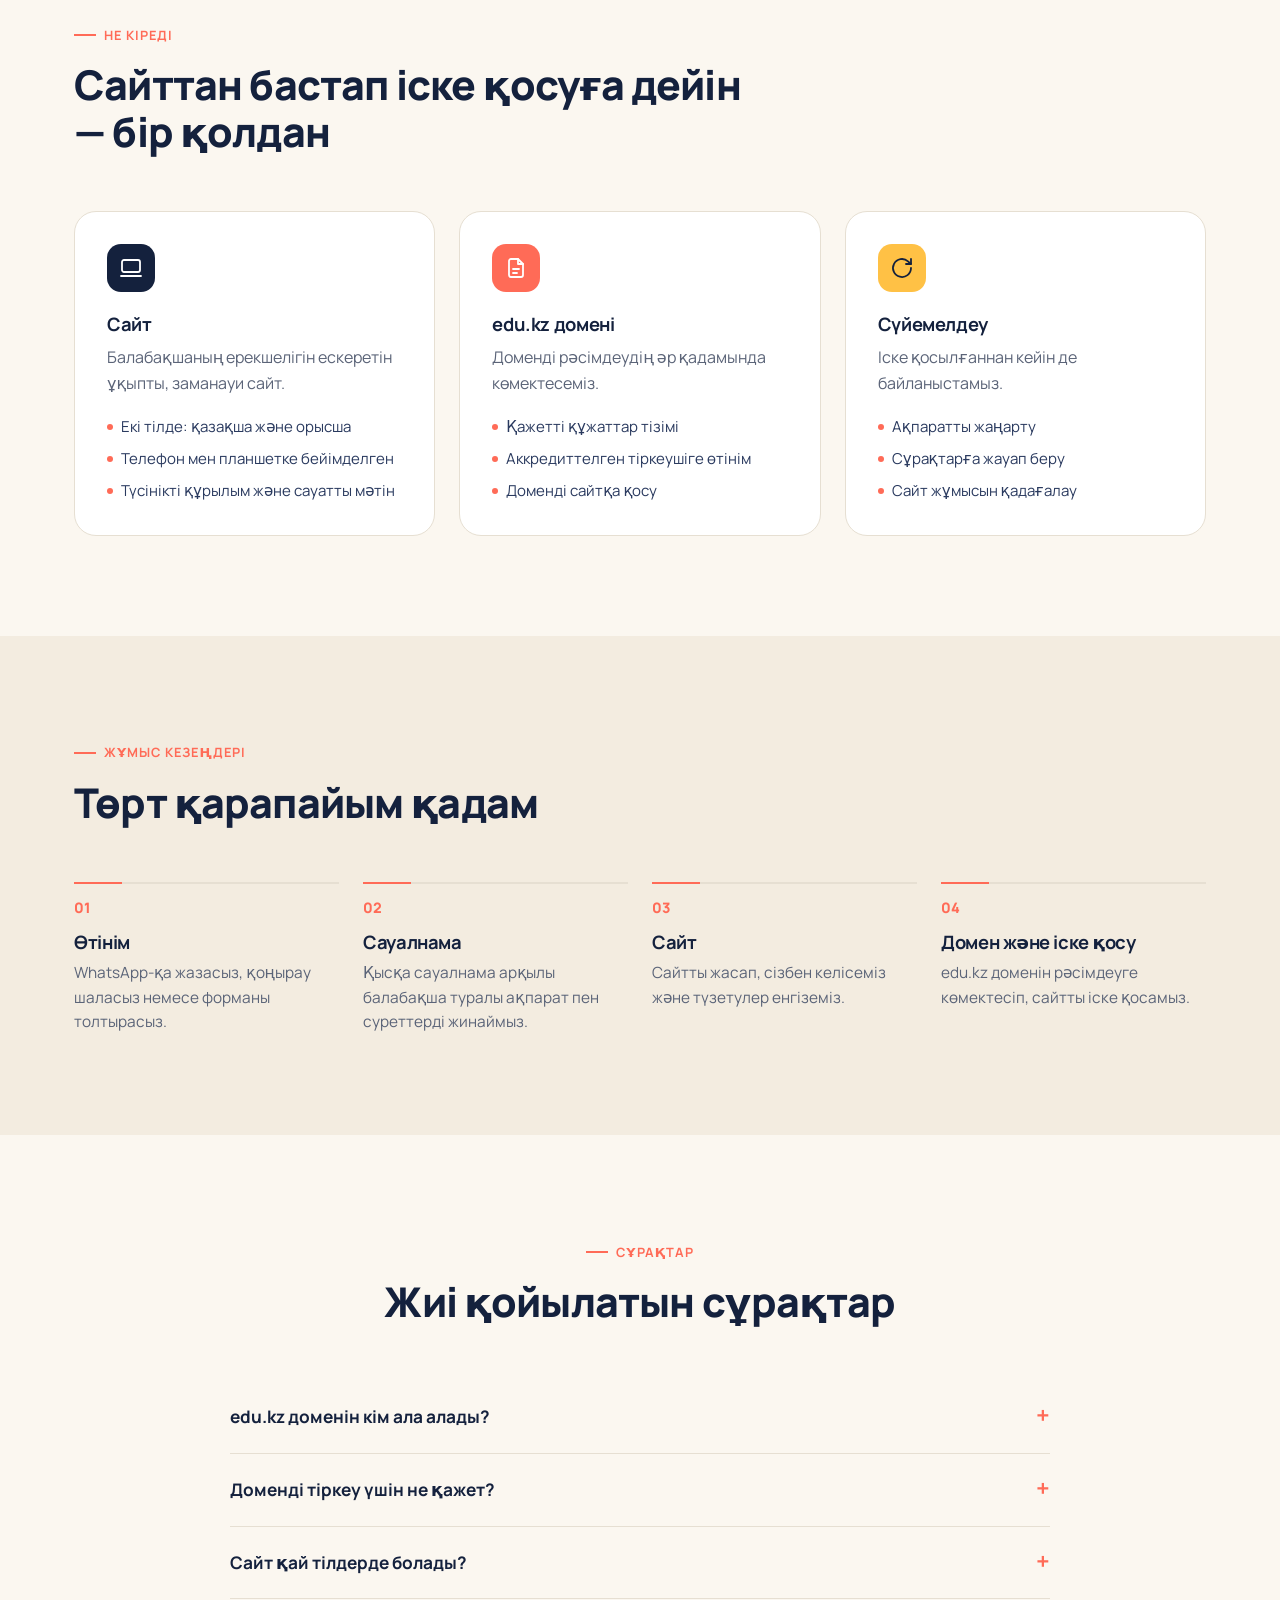
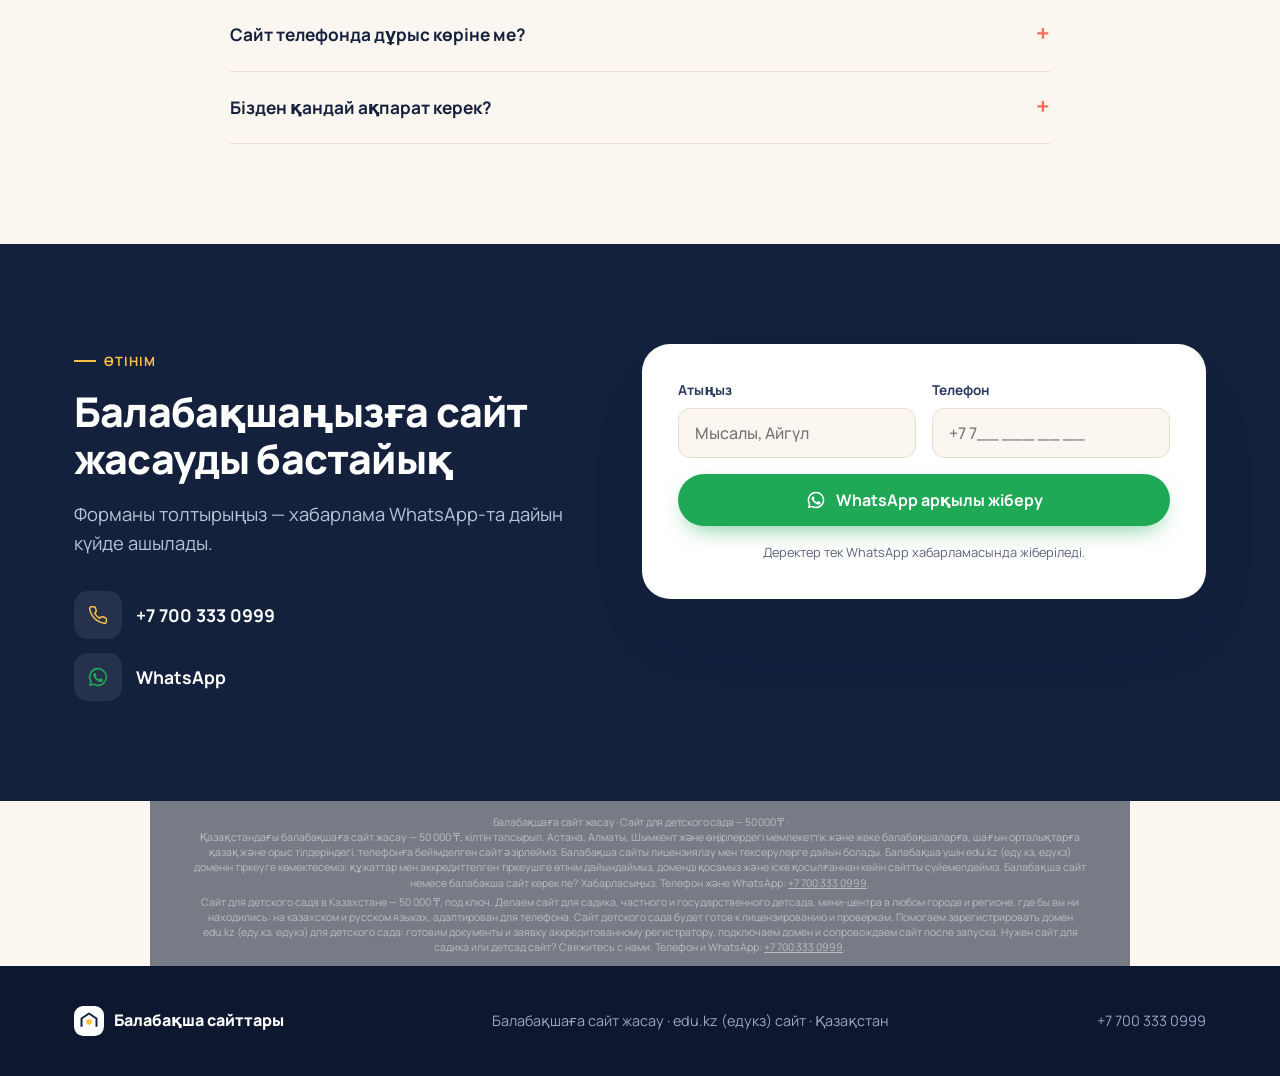
==== commit 2f7dc3d1: "SEO text: KZ by Asset, no cities" ====
--- a/index.html
+++ b/index.html
@@ -94,7 +94,7 @@
 <p class="note" data-i="fo">Деректер тек WhatsApp хабарламасында жіберіледі.</p>
 </form></div></section>
 </main>
-<section class="seo"><div class="c"><h2>Балабақшаға сайт жасау · Сайт для детского сада — 50 000 ₸</h2><p lang="kk">Қазақстандағы балабақшаға сайт жасау — 50 000 ₸, кілтін тапсырып. Астана, Алматы, Шымкент және өңірлердегі мемлекеттік және жеке балабақшаларға, шағын орталықтарға қазақ және орыс тілдеріндегі, телефонға бейімделген сайт әзірлейміз. Балабақша сайты лицензиялау мен тексерулерге дайын болады. Балабақша үшін edu.kz (еду.кз, едукз) доменін тіркеуге көмектесеміз: құжаттар мен аккредиттелген тіркеушіге өтінім дайындаймыз, доменді қосамыз және іске қосылғаннан кейін сайтты сүйемелдейміз. Балабақша сайт немесе балабакша сайт керек пе? Хабарласыңыз. Телефон және WhatsApp: <a href="tel:+77003330999">+7 700 333 0999</a>.</p><p>Сайт для детского сада в Казахстане — 50 000 ₸, под ключ. Делаем сайт для садика, частного и государственного детсада, мини-центра в Астане, Алматы, Шымкенте и регионах: на казахском и русском языках, адаптирован для телефона. Сайт детского сада будет готов к лицензированию и проверкам. Помогаем зарегистрировать домен edu.kz (еду.кз, едукз) для детского сада: готовим документы и заявку аккредитованному регистратору, подключаем домен и сопровождаем сайт после запуска. Нужен сайт для садика или детсад сайт? Свяжитесь с нами. Телефон и WhatsApp: <a href="tel:+77003330999">+7 700 333 0999</a>.</p></div></section>
+<section class="seo"><div class="c"><h2>Балабақшаға сайт жасау · Сайт для детского сада — 50 000 ₸</h2><p lang="kk">Қазақстандағы балабақшаға сайт жасау — 50 000 ₸, кілтін тапсырып. Астана, Алматы, Шымкент және өңірлердегі мемлекеттік және жеке балабақшаларға, шағын орталықтарға қазақ және орыс тілдеріндегі, телефонға бейімделген сайт әзірлейміз. Балабақша сайты лицензиялау мен тексерулерге дайын болады. Балабақша үшін edu.kz (еду.кз, едукз) доменін тіркеуге көмектесеміз: құжаттар мен аккредиттелген тіркеушіге өтінім дайындаймыз, доменді қосамыз және іске қосылғаннан кейін сайтты сүйемелдейміз. Балабақша сайт немесе балабакша сайт керек пе? Хабарласыңыз. Телефон және WhatsApp: <a href="tel:+77003330999">+7 700 333 0999</a>.</p><p>Сайт для детского сада в Казахстане — 50 000 ₸, под ключ. Делаем сайт для садика, частного и государственного детсада, мини-центра в любом городе и регионе, где бы вы ни находились: на казахском и русском языках, адаптирован для телефона. Сайт детского сада будет готов к лицензированию и проверкам. Помогаем зарегистрировать домен edu.kz (еду.кз, едукз) для детского сада: готовим документы и заявку аккредитованному регистратору, подключаем домен и сопровождаем сайт после запуска. Нужен сайт для садика или детсад сайт? Свяжитесь с нами. Телефон и WhatsApp: <a href="tel:+77003330999">+7 700 333 0999</a>.</p></div></section>
 <footer><div class="c fr"><a class="logo" href="#top"><svg width="30" height="30" viewBox="0 0 36 36"><rect width="36" height="36" rx="11" fill="#fff"/><path d="M9 25V15l9-6 9 6v10" fill="none" stroke="#14213d" stroke-width="2.4" stroke-linejoin="round"/><circle cx="18" cy="19" r="3.4" fill="#ffc145"/></svg><span data-i="logo">Балабақша сайттары</span></a><span data-i="ft">Балабақшаға сайт жасау · edu.kz (едукз) сайт · Қазақстан</span><a href="tel:+77003330999" style="text-decoration:none">+7 700 333 0999</a></div></footer>
 <a class="fab" href="https://wa.me/77003330999?text=%D0%97%D0%B4%D1%80%D0%B0%D0%B2%D1%81%D1%82%D0%B2%D1%83%D0%B9%D1%82%D0%B5%21%20%D0%9F%D0%BE%20%D0%BF%D0%BE%D0%B2%D0%BE%D0%B4%D1%83%20%D1%80%D0%B0%D0%B7%D1%80%D0%B0%D0%B1%D0%BE%D1%82%D0%BA%D0%B8%20%D1%81%D0%B0%D0%B9%D1%82%D0%B0" target="_blank" rel="noopener" aria-label="WhatsApp"><svg width="30" height="30" color="#fff"><use href="#wa"/></svg></a>
 <script>
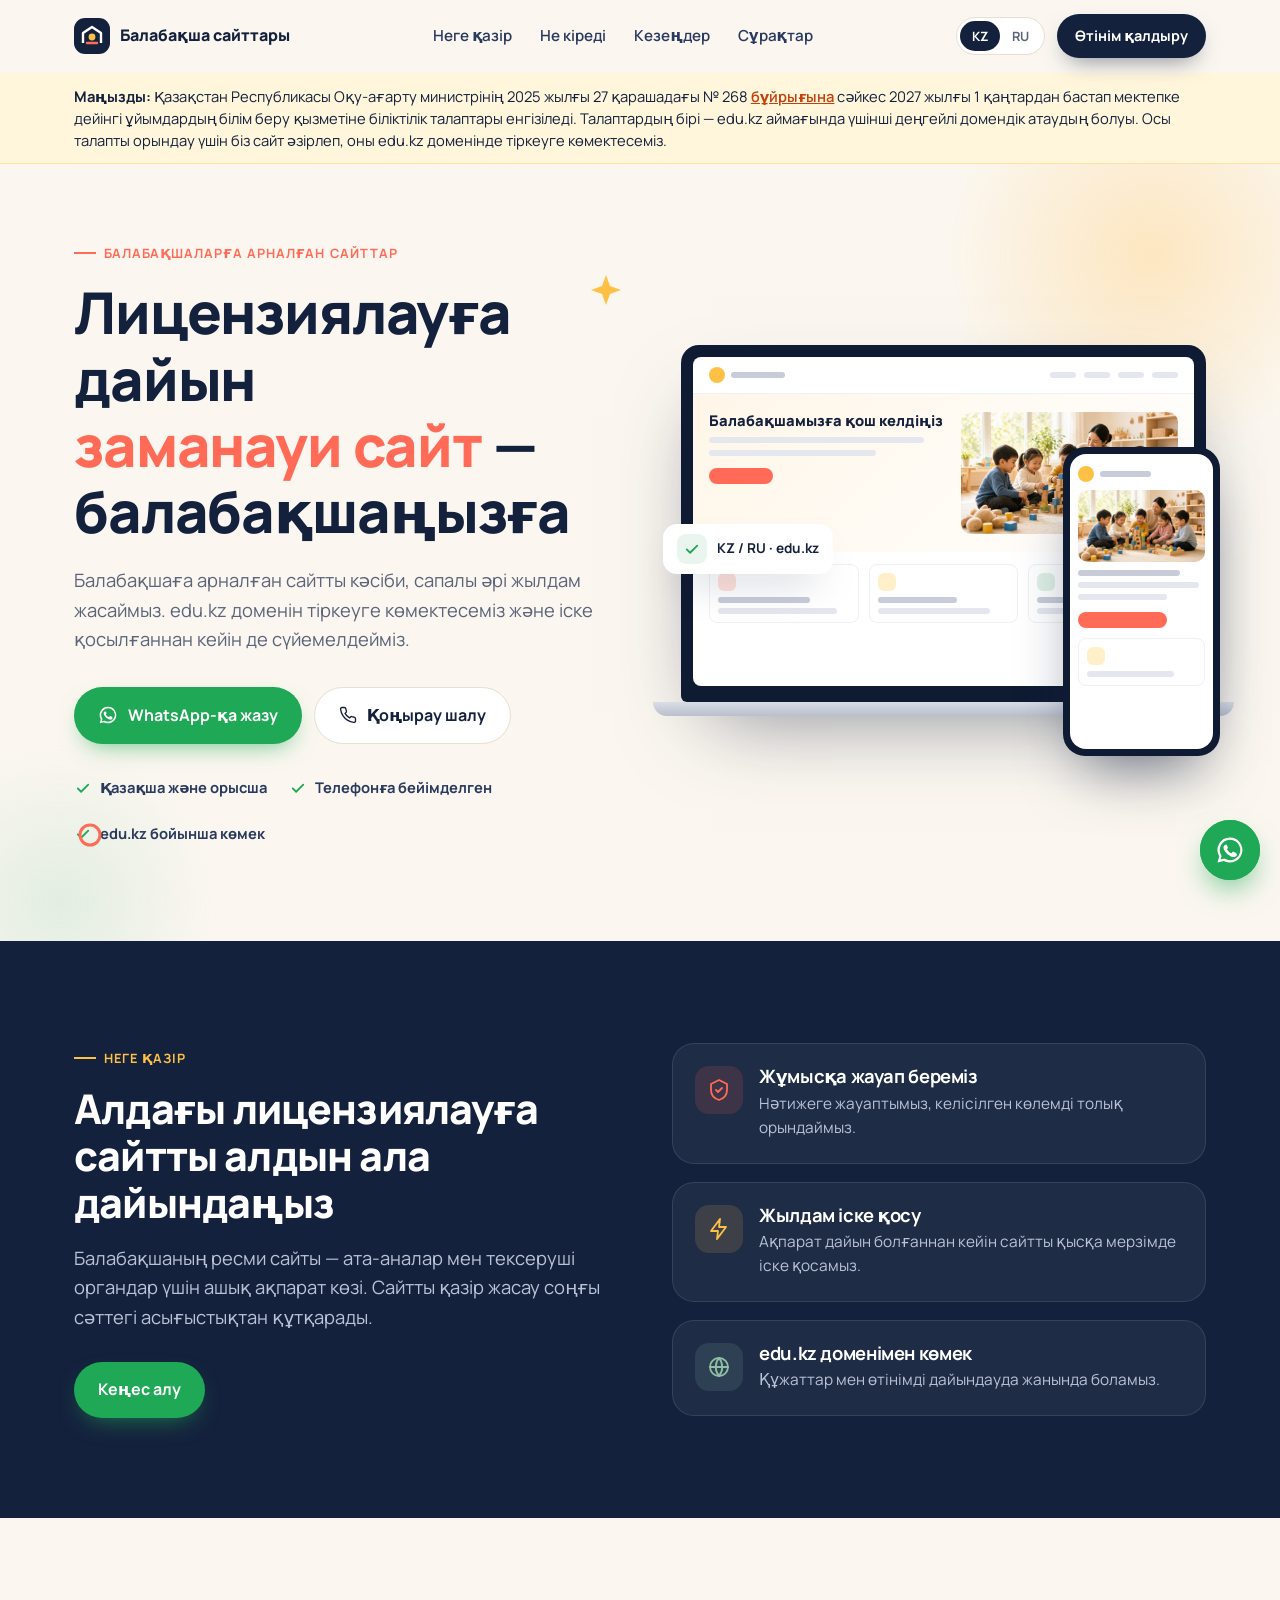
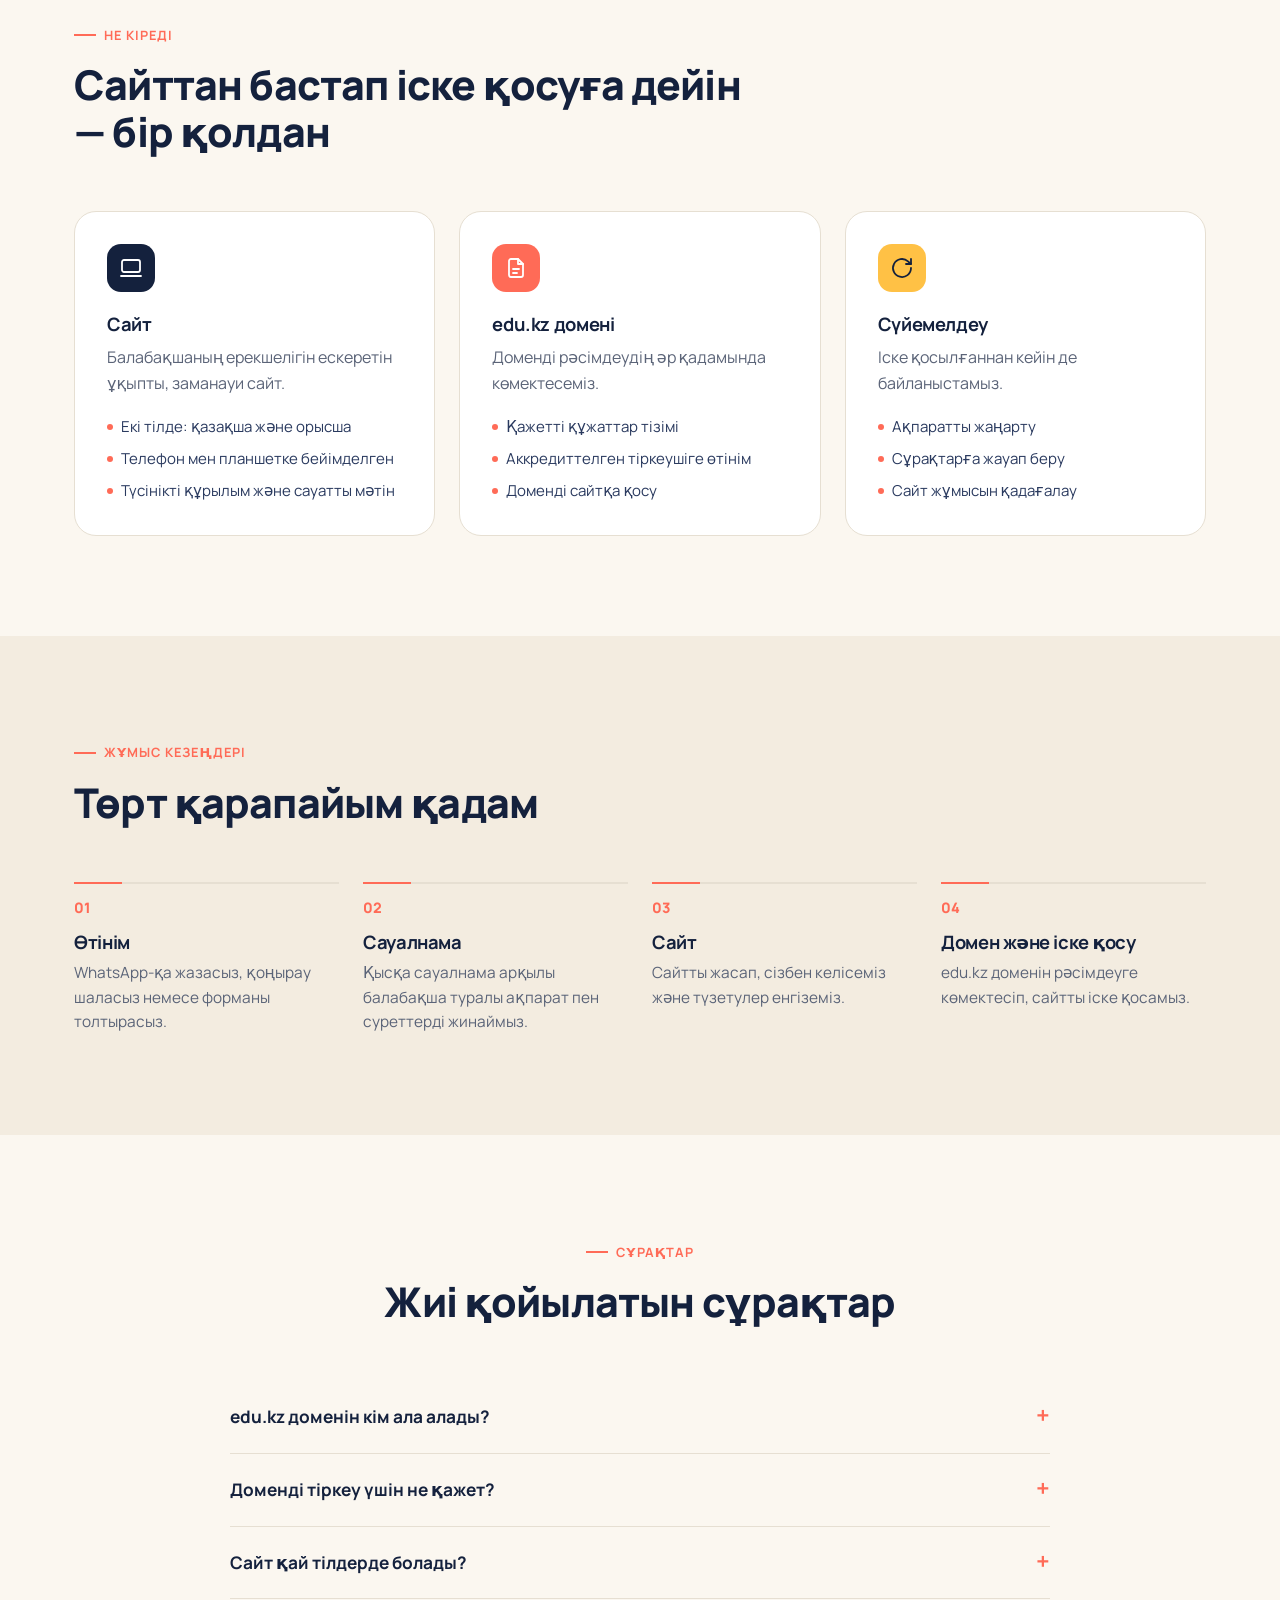
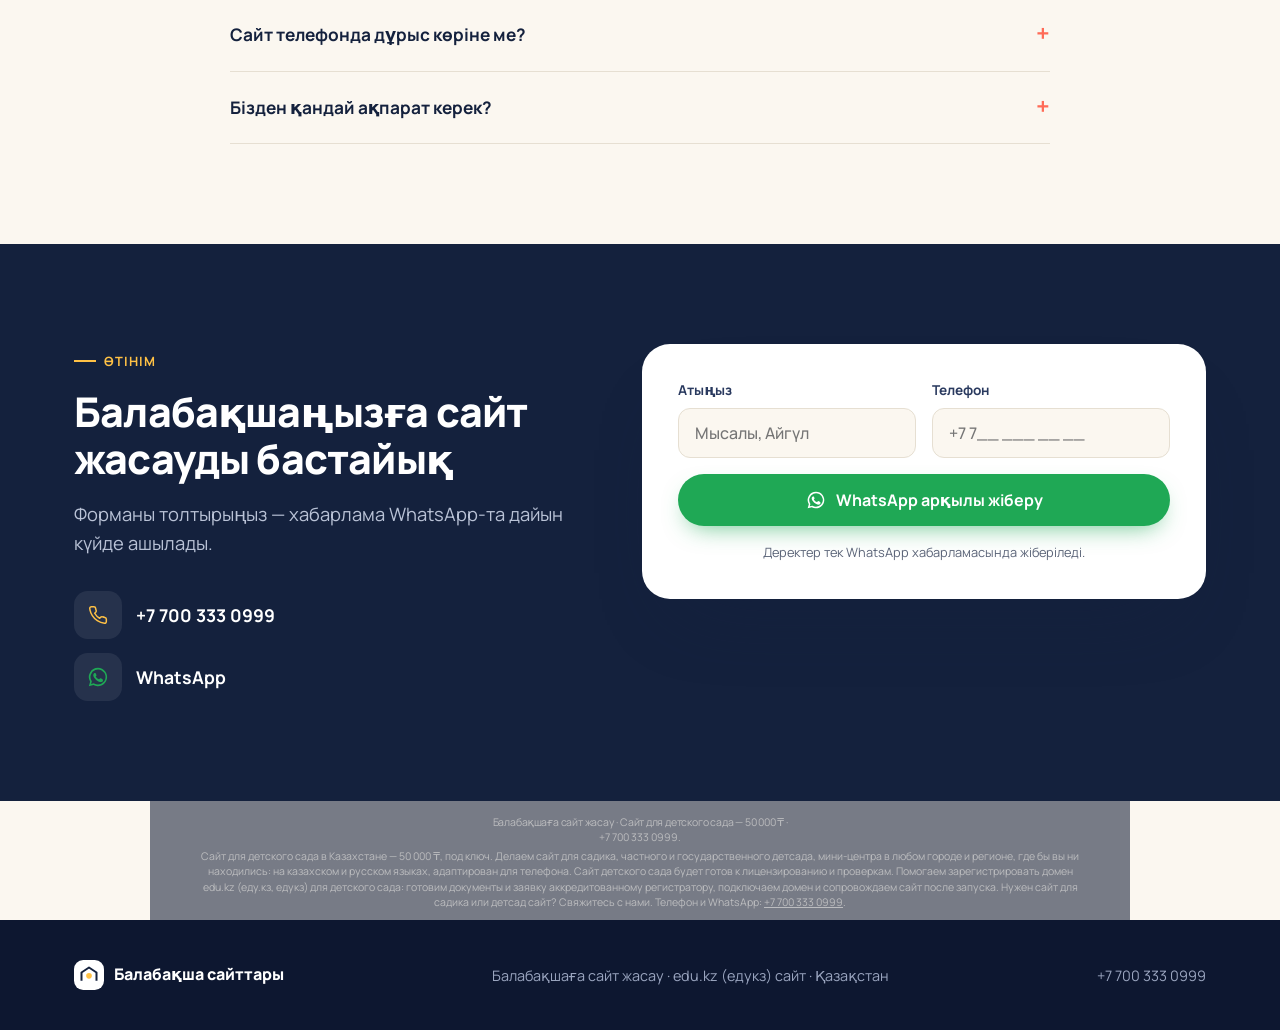
==== commit b71b48eb: "SEO KZ text by Asset" ====
--- a/index.html
+++ b/index.html
@@ -94,7 +94,7 @@
 <p class="note" data-i="fo">Деректер тек WhatsApp хабарламасында жіберіледі.</p>
 </form></div></section>
 </main>
-<section class="seo"><div class="c"><h2>Балабақшаға сайт жасау · Сайт для детского сада — 50 000 ₸</h2><p lang="kk">Қазақстандағы балабақшаға сайт жасау — 50 000 ₸, кілтін тапсырып. Астана, Алматы, Шымкент және өңірлердегі мемлекеттік және жеке балабақшаларға, шағын орталықтарға қазақ және орыс тілдеріндегі, телефонға бейімделген сайт әзірлейміз. Балабақша сайты лицензиялау мен тексерулерге дайын болады. Балабақша үшін edu.kz (еду.кз, едукз) доменін тіркеуге көмектесеміз: құжаттар мен аккредиттелген тіркеушіге өтінім дайындаймыз, доменді қосамыз және іске қосылғаннан кейін сайтты сүйемелдейміз. Балабақша сайт немесе балабакша сайт керек пе? Хабарласыңыз. Телефон және WhatsApp: <a href="tel:+77003330999">+7 700 333 0999</a>.</p><p>Сайт для детского сада в Казахстане — 50 000 ₸, под ключ. Делаем сайт для садика, частного и государственного детсада, мини-центра в любом городе и регионе, где бы вы ни находились: на казахском и русском языках, адаптирован для телефона. Сайт детского сада будет готов к лицензированию и проверкам. Помогаем зарегистрировать домен edu.kz (еду.кз, едукз) для детского сада: готовим документы и заявку аккредитованному регистратору, подключаем домен и сопровождаем сайт после запуска. Нужен сайт для садика или детсад сайт? Свяжитесь с нами. Телефон и WhatsApp: <a href="tel:+77003330999">+7 700 333 0999</a>.</p></div></section>
+<section class="seo"><div class="c"><h2>Балабақшаға сайт жасау · Сайт для детского сада — 50 000 ₸</h2><p Қазақстанда балабақшаға сайт жасау — толықтай дайын күйінде 50 000 ₸. Қай қалада немесе өңірде болсаңыз да, мемлекеттік және жекеменшік балабақшаларға, шағын орталықтарға қазақ және орыс тілдерінде, телефонға бейімделген сайт әзірлейміз. Балабақша сайты лицензия алуға және тексерулерге дайын болады. Балабақша үшін edu.kz (еду.кз, едукз) доменін тіркеуге көмектесеміз: құжаттар мен аккредиттелген тіркеушіге өтінім дайындаймыз, доменді жалғаймыз және іске қосылғаннан кейін сайтты сүйемелдейміз. Балабақшаға сайт керек пе? Хабарласыңыз. Телефон және WhatsApp: +7 700 333 0999.">+7 700 333 0999</a>.</p><p>Сайт для детского сада в Казахстане — 50 000 ₸, под ключ. Делаем сайт для садика, частного и государственного детсада, мини-центра в любом городе и регионе, где бы вы ни находились: на казахском и русском языках, адаптирован для телефона. Сайт детского сада будет готов к лицензированию и проверкам. Помогаем зарегистрировать домен edu.kz (еду.кз, едукз) для детского сада: готовим документы и заявку аккредитованному регистратору, подключаем домен и сопровождаем сайт после запуска. Нужен сайт для садика или детсад сайт? Свяжитесь с нами. Телефон и WhatsApp: <a href="tel:+77003330999">+7 700 333 0999</a>.</p></div></section>
 <footer><div class="c fr"><a class="logo" href="#top"><svg width="30" height="30" viewBox="0 0 36 36"><rect width="36" height="36" rx="11" fill="#fff"/><path d="M9 25V15l9-6 9 6v10" fill="none" stroke="#14213d" stroke-width="2.4" stroke-linejoin="round"/><circle cx="18" cy="19" r="3.4" fill="#ffc145"/></svg><span data-i="logo">Балабақша сайттары</span></a><span data-i="ft">Балабақшаға сайт жасау · edu.kz (едукз) сайт · Қазақстан</span><a href="tel:+77003330999" style="text-decoration:none">+7 700 333 0999</a></div></footer>
 <a class="fab" href="https://wa.me/77003330999?text=%D0%97%D0%B4%D1%80%D0%B0%D0%B2%D1%81%D1%82%D0%B2%D1%83%D0%B9%D1%82%D0%B5%21%20%D0%9F%D0%BE%20%D0%BF%D0%BE%D0%B2%D0%BE%D0%B4%D1%83%20%D1%80%D0%B0%D0%B7%D1%80%D0%B0%D0%B1%D0%BE%D1%82%D0%BA%D0%B8%20%D1%81%D0%B0%D0%B9%D1%82%D0%B0" target="_blank" rel="noopener" aria-label="WhatsApp"><svg width="30" height="30" color="#fff"><use href="#wa"/></svg></a>
 <script>
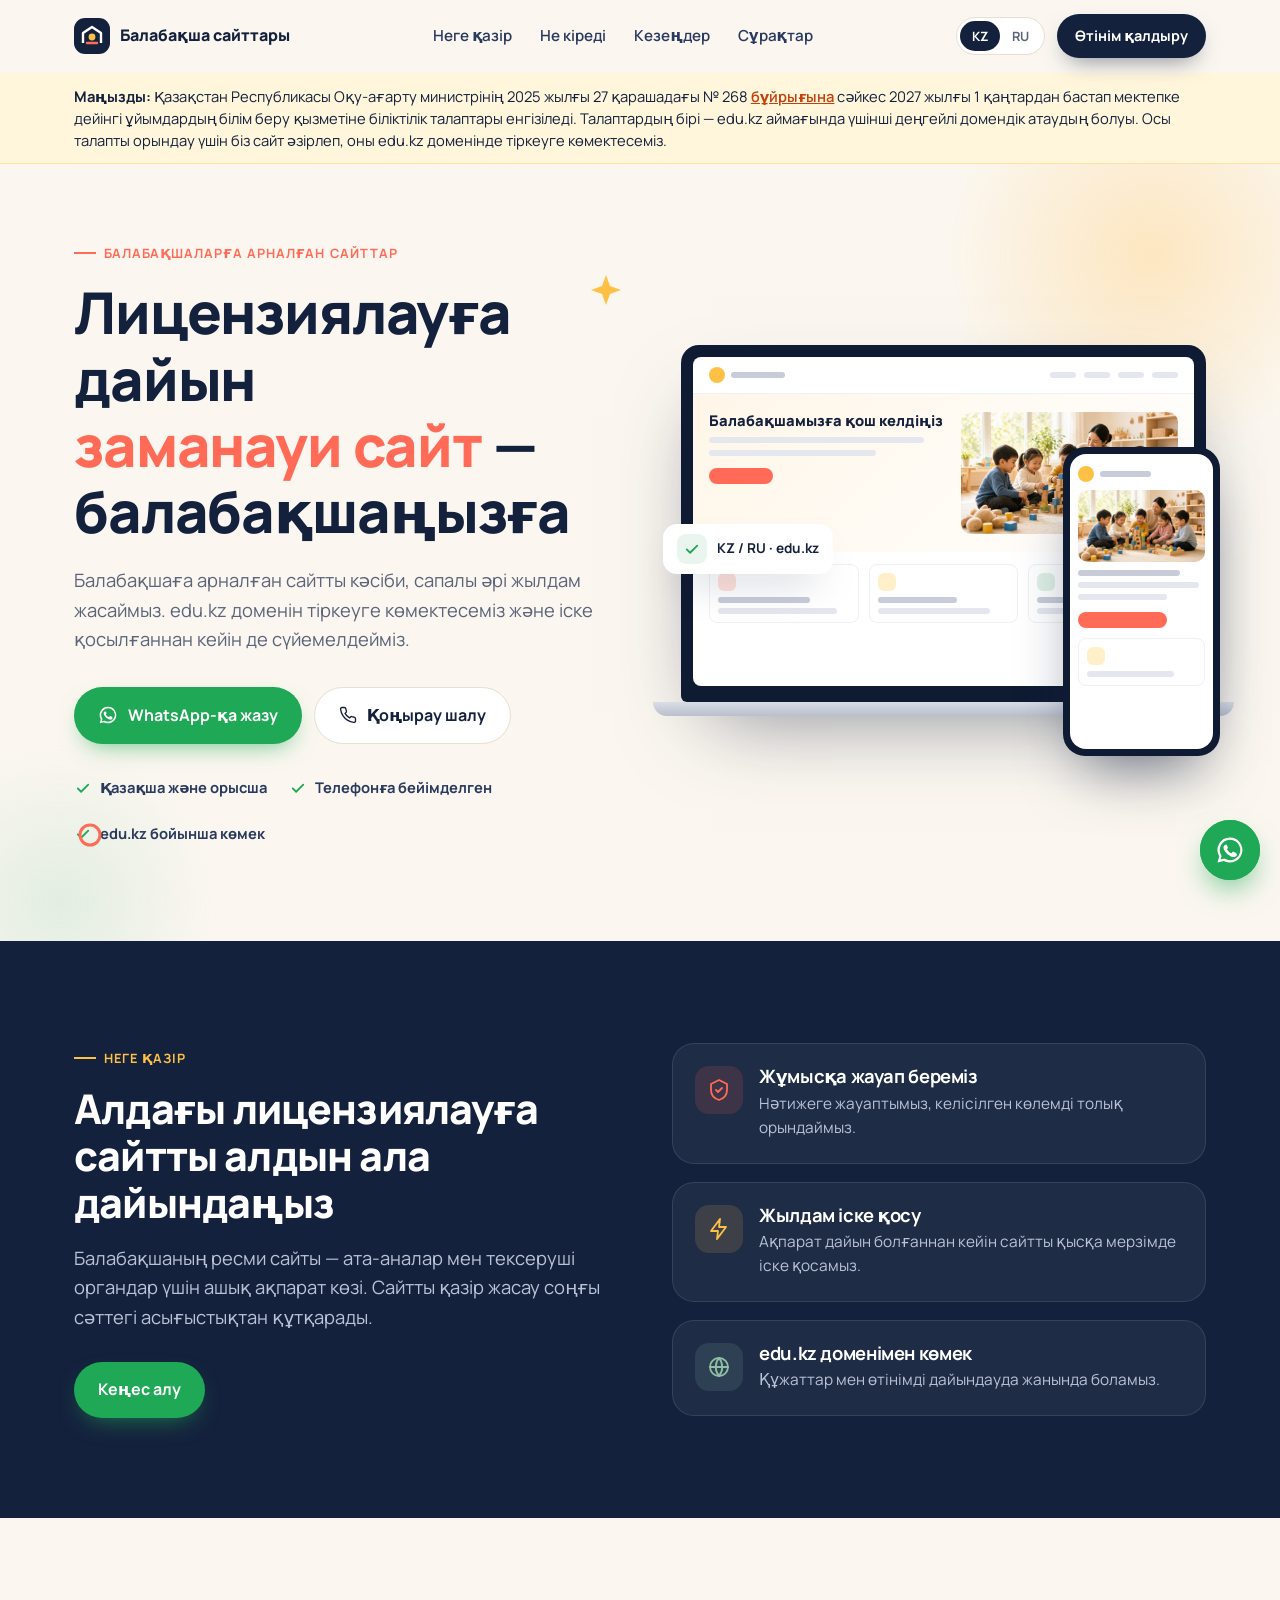
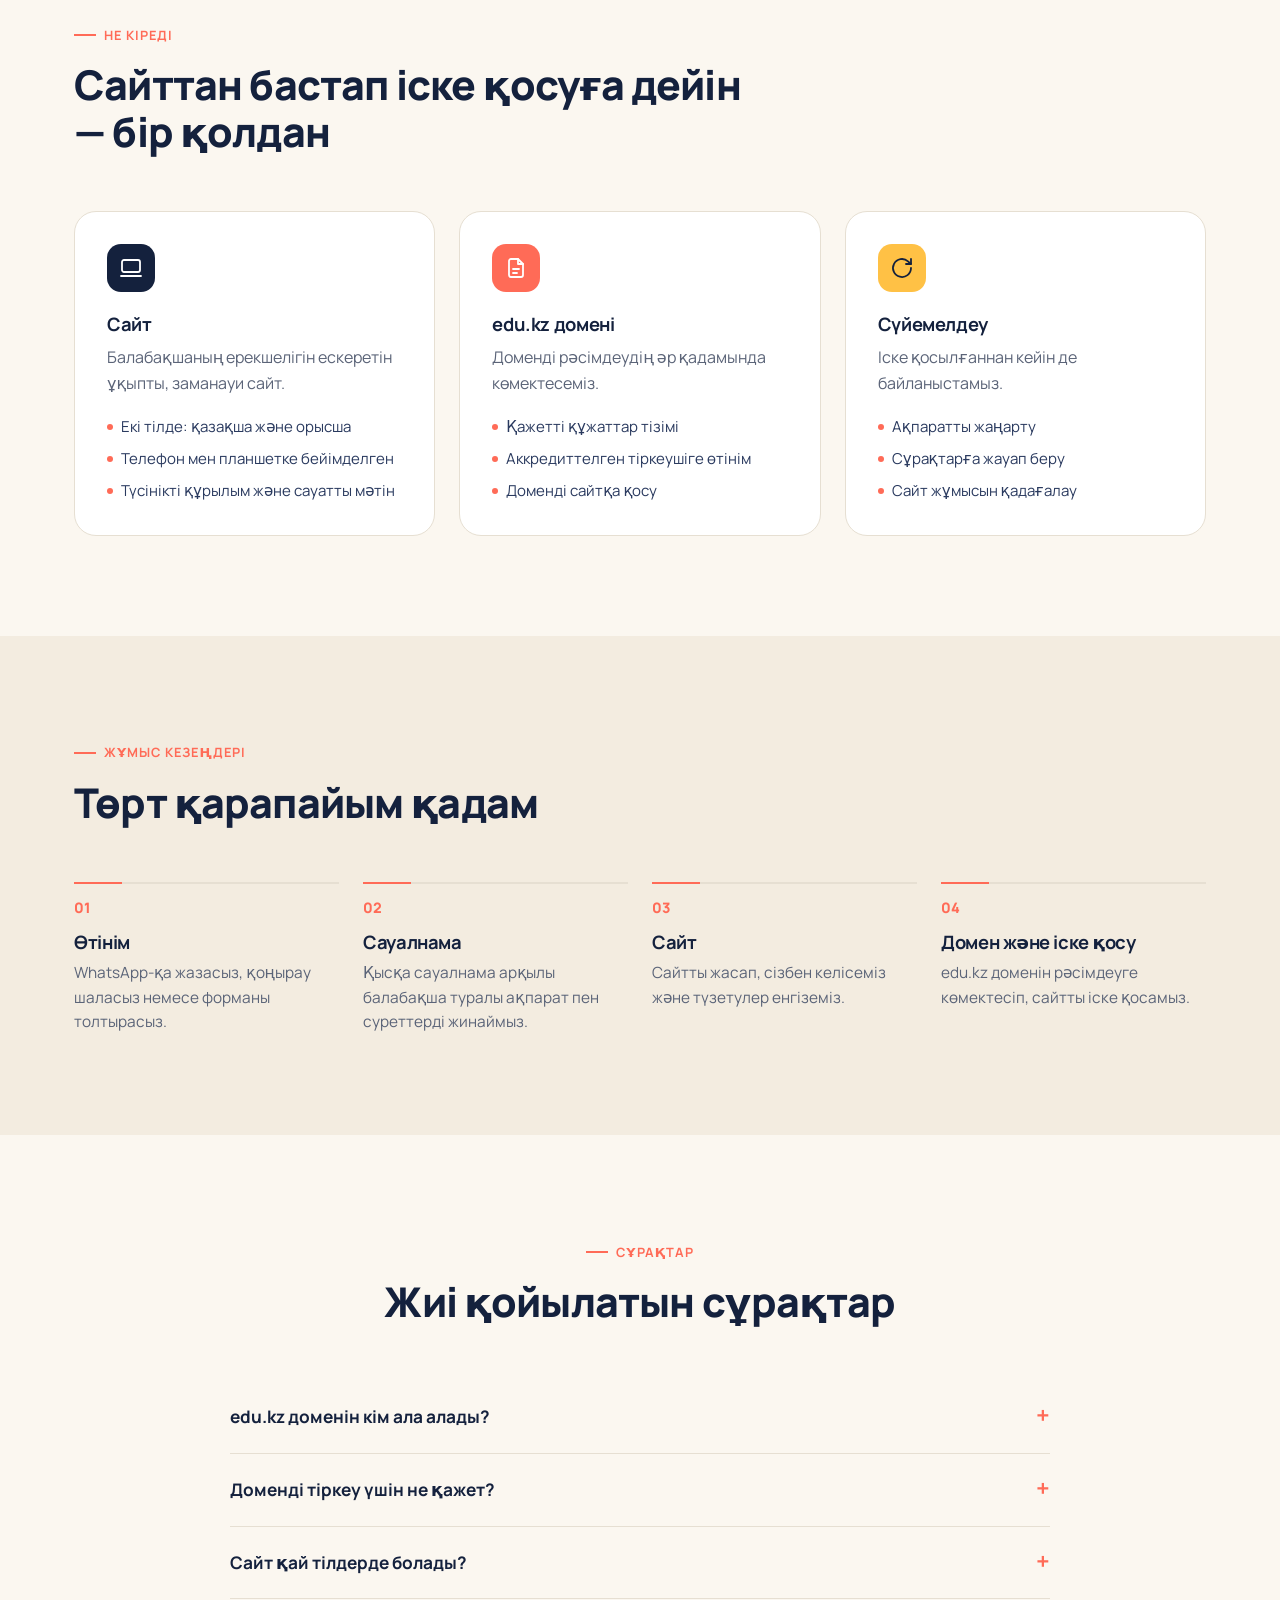
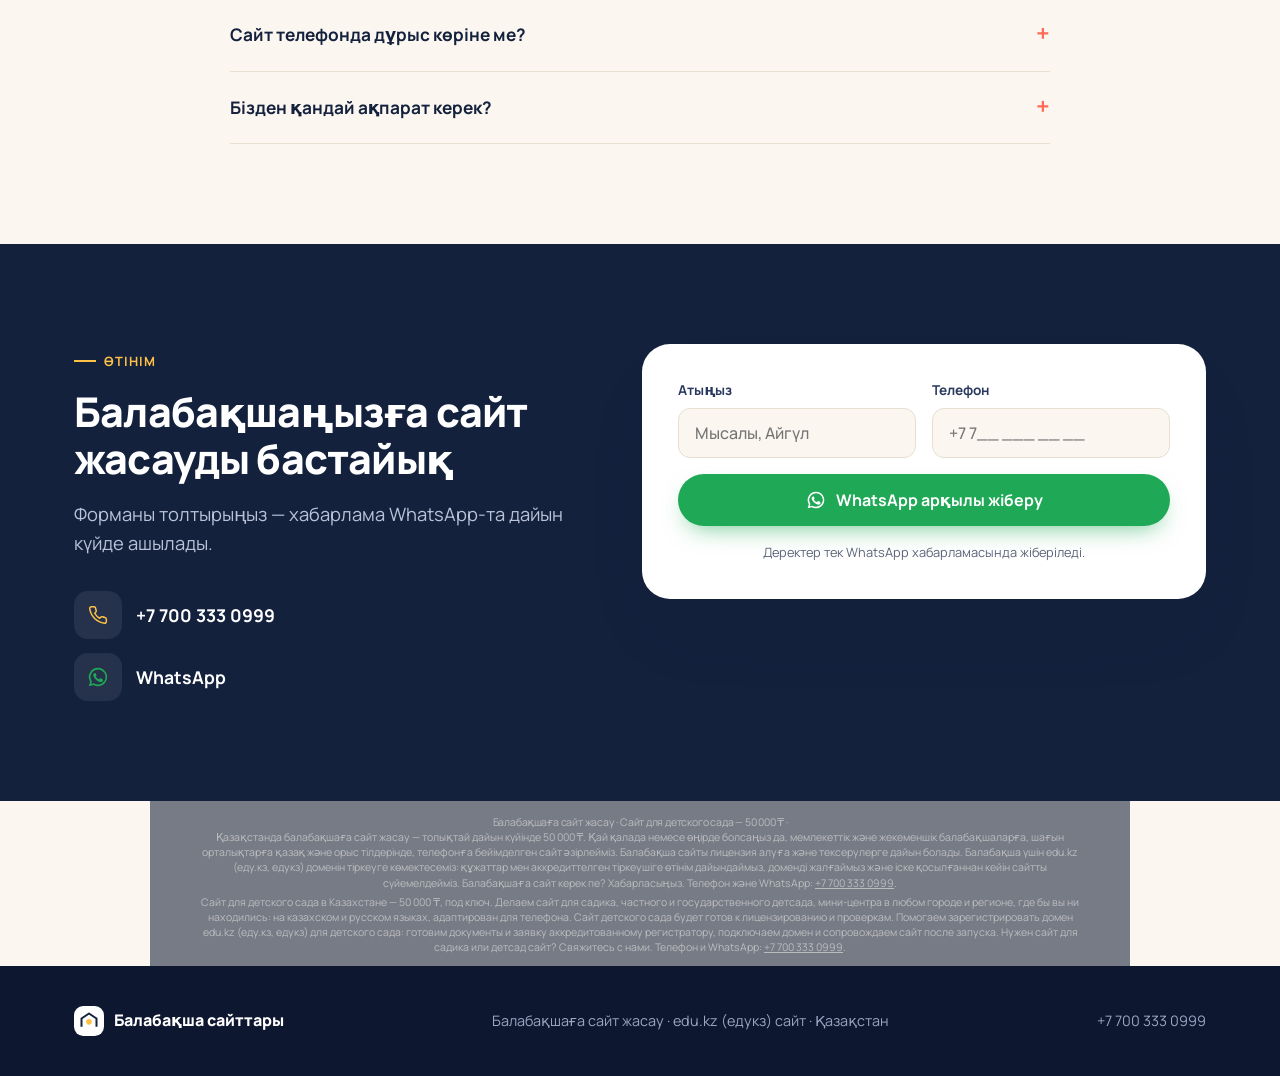
==== commit 15c8fa7e: "Fix broken KZ paragraph tag" ====
--- a/index.html
+++ b/index.html
@@ -94,7 +94,7 @@
 <p class="note" data-i="fo">Деректер тек WhatsApp хабарламасында жіберіледі.</p>
 </form></div></section>
 </main>
-<section class="seo"><div class="c"><h2>Балабақшаға сайт жасау · Сайт для детского сада — 50 000 ₸</h2><p Қазақстанда балабақшаға сайт жасау — толықтай дайын күйінде 50 000 ₸. Қай қалада немесе өңірде болсаңыз да, мемлекеттік және жекеменшік балабақшаларға, шағын орталықтарға қазақ және орыс тілдерінде, телефонға бейімделген сайт әзірлейміз. Балабақша сайты лицензия алуға және тексерулерге дайын болады. Балабақша үшін edu.kz (еду.кз, едукз) доменін тіркеуге көмектесеміз: құжаттар мен аккредиттелген тіркеушіге өтінім дайындаймыз, доменді жалғаймыз және іске қосылғаннан кейін сайтты сүйемелдейміз. Балабақшаға сайт керек пе? Хабарласыңыз. Телефон және WhatsApp: +7 700 333 0999.">+7 700 333 0999</a>.</p><p>Сайт для детского сада в Казахстане — 50 000 ₸, под ключ. Делаем сайт для садика, частного и государственного детсада, мини-центра в любом городе и регионе, где бы вы ни находились: на казахском и русском языках, адаптирован для телефона. Сайт детского сада будет готов к лицензированию и проверкам. Помогаем зарегистрировать домен edu.kz (еду.кз, едукз) для детского сада: готовим документы и заявку аккредитованному регистратору, подключаем домен и сопровождаем сайт после запуска. Нужен сайт для садика или детсад сайт? Свяжитесь с нами. Телефон и WhatsApp: <a href="tel:+77003330999">+7 700 333 0999</a>.</p></div></section>
+<section class="seo"><div class="c"><h2>Балабақшаға сайт жасау · Сайт для детского сада — 50 000 ₸</h2><p lang="kk">Қазақстанда балабақшаға сайт жасау — толықтай дайын күйінде 50 000 ₸. Қай қалада немесе өңірде болсаңыз да, мемлекеттік және жекеменшік балабақшаларға, шағын орталықтарға қазақ және орыс тілдерінде, телефонға бейімделген сайт әзірлейміз. Балабақша сайты лицензия алуға және тексерулерге дайын болады. Балабақша үшін edu.kz (еду.кз, едукз) доменін тіркеуге көмектесеміз: құжаттар мен аккредиттелген тіркеушіге өтінім дайындаймыз, доменді жалғаймыз және іске қосылғаннан кейін сайтты сүйемелдейміз. Балабақшаға сайт керек пе? Хабарласыңыз. Телефон және WhatsApp: <a href="tel:+77003330999">+7 700 333 0999</a>.</p><p>Сайт для детского сада в Казахстане — 50 000 ₸, под ключ. Делаем сайт для садика, частного и государственного детсада, мини-центра в любом городе и регионе, где бы вы ни находились: на казахском и русском языках, адаптирован для телефона. Сайт детского сада будет готов к лицензированию и проверкам. Помогаем зарегистрировать домен edu.kz (еду.кз, едукз) для детского сада: готовим документы и заявку аккредитованному регистратору, подключаем домен и сопровождаем сайт после запуска. Нужен сайт для садика или детсад сайт? Свяжитесь с нами. Телефон и WhatsApp: <a href="tel:+77003330999">+7 700 333 0999</a>.</p></div></section>
 <footer><div class="c fr"><a class="logo" href="#top"><svg width="30" height="30" viewBox="0 0 36 36"><rect width="36" height="36" rx="11" fill="#fff"/><path d="M9 25V15l9-6 9 6v10" fill="none" stroke="#14213d" stroke-width="2.4" stroke-linejoin="round"/><circle cx="18" cy="19" r="3.4" fill="#ffc145"/></svg><span data-i="logo">Балабақша сайттары</span></a><span data-i="ft">Балабақшаға сайт жасау · edu.kz (едукз) сайт · Қазақстан</span><a href="tel:+77003330999" style="text-decoration:none">+7 700 333 0999</a></div></footer>
 <a class="fab" href="https://wa.me/77003330999?text=%D0%97%D0%B4%D1%80%D0%B0%D0%B2%D1%81%D1%82%D0%B2%D1%83%D0%B9%D1%82%D0%B5%21%20%D0%9F%D0%BE%20%D0%BF%D0%BE%D0%B2%D0%BE%D0%B4%D1%83%20%D1%80%D0%B0%D0%B7%D1%80%D0%B0%D0%B1%D0%BE%D1%82%D0%BA%D0%B8%20%D1%81%D0%B0%D0%B9%D1%82%D0%B0" target="_blank" rel="noopener" aria-label="WhatsApp"><svg width="30" height="30" color="#fff"><use href="#wa"/></svg></a>
 <script>
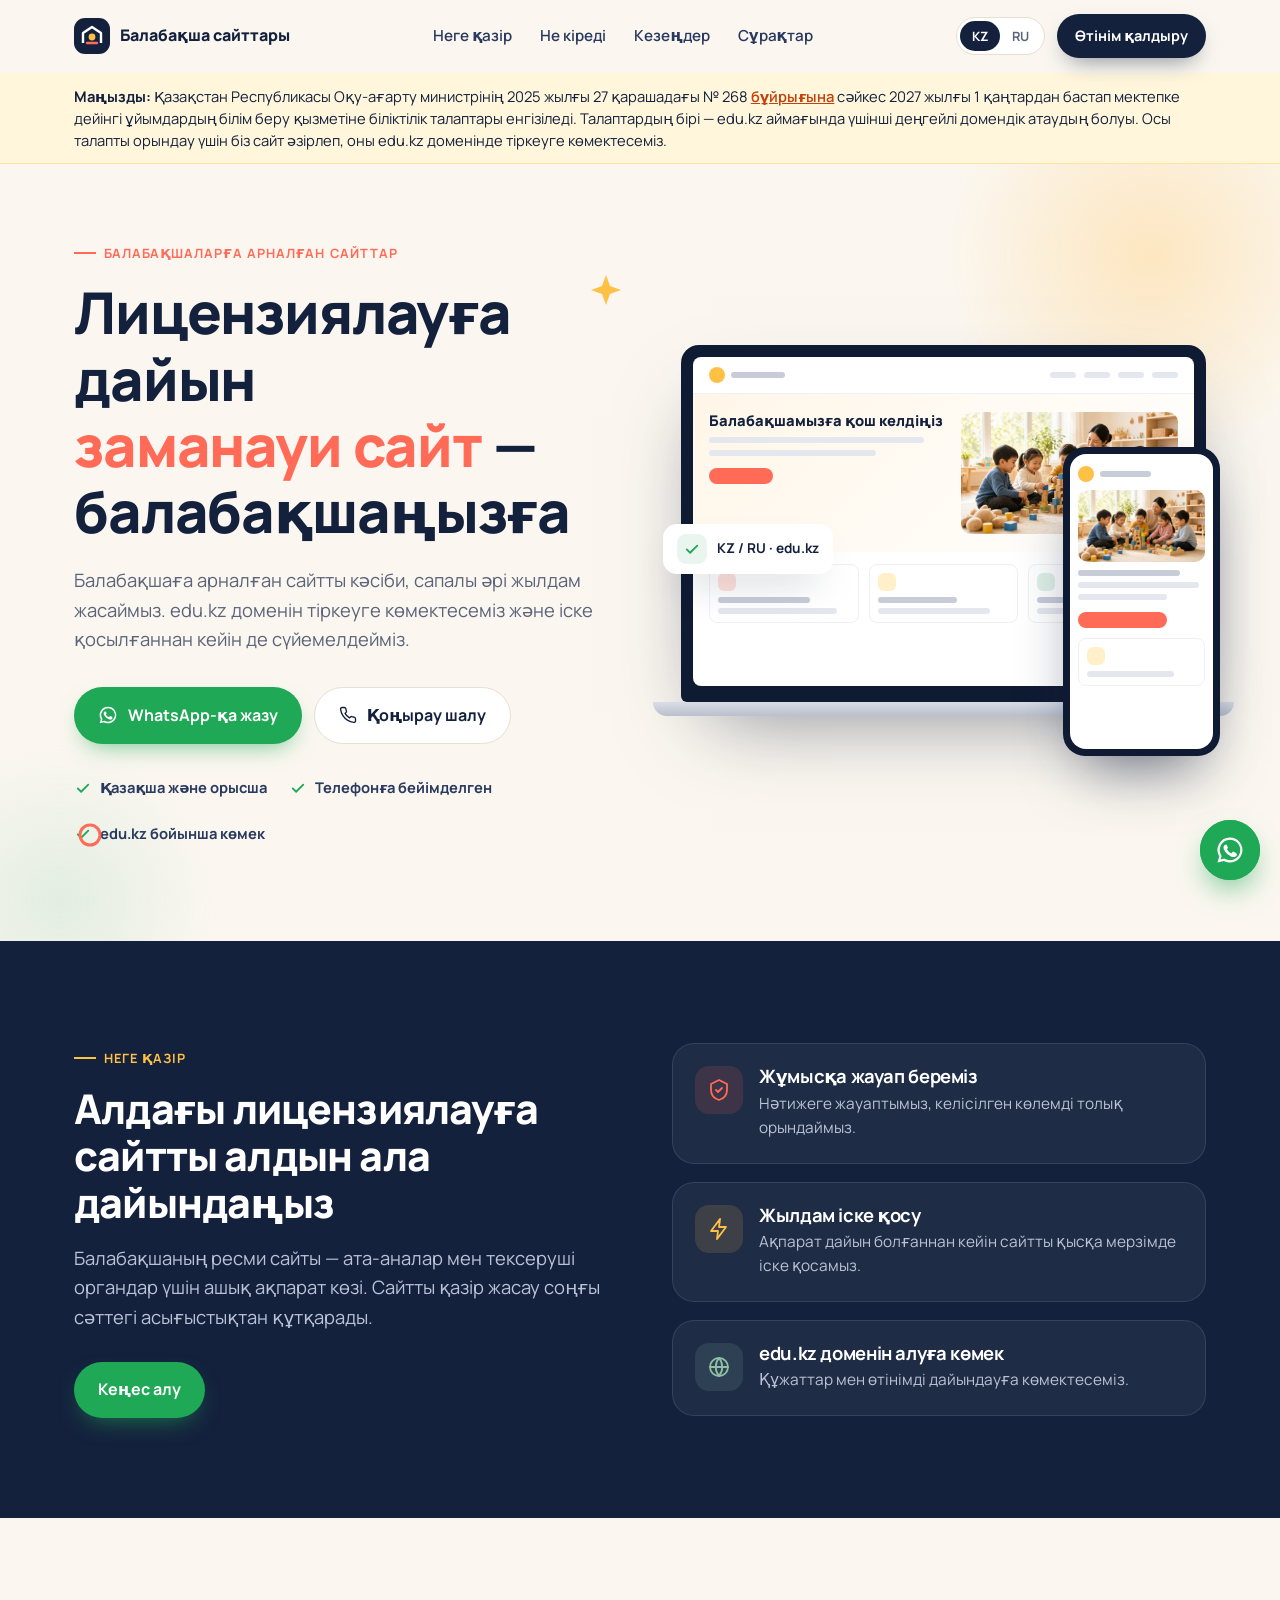
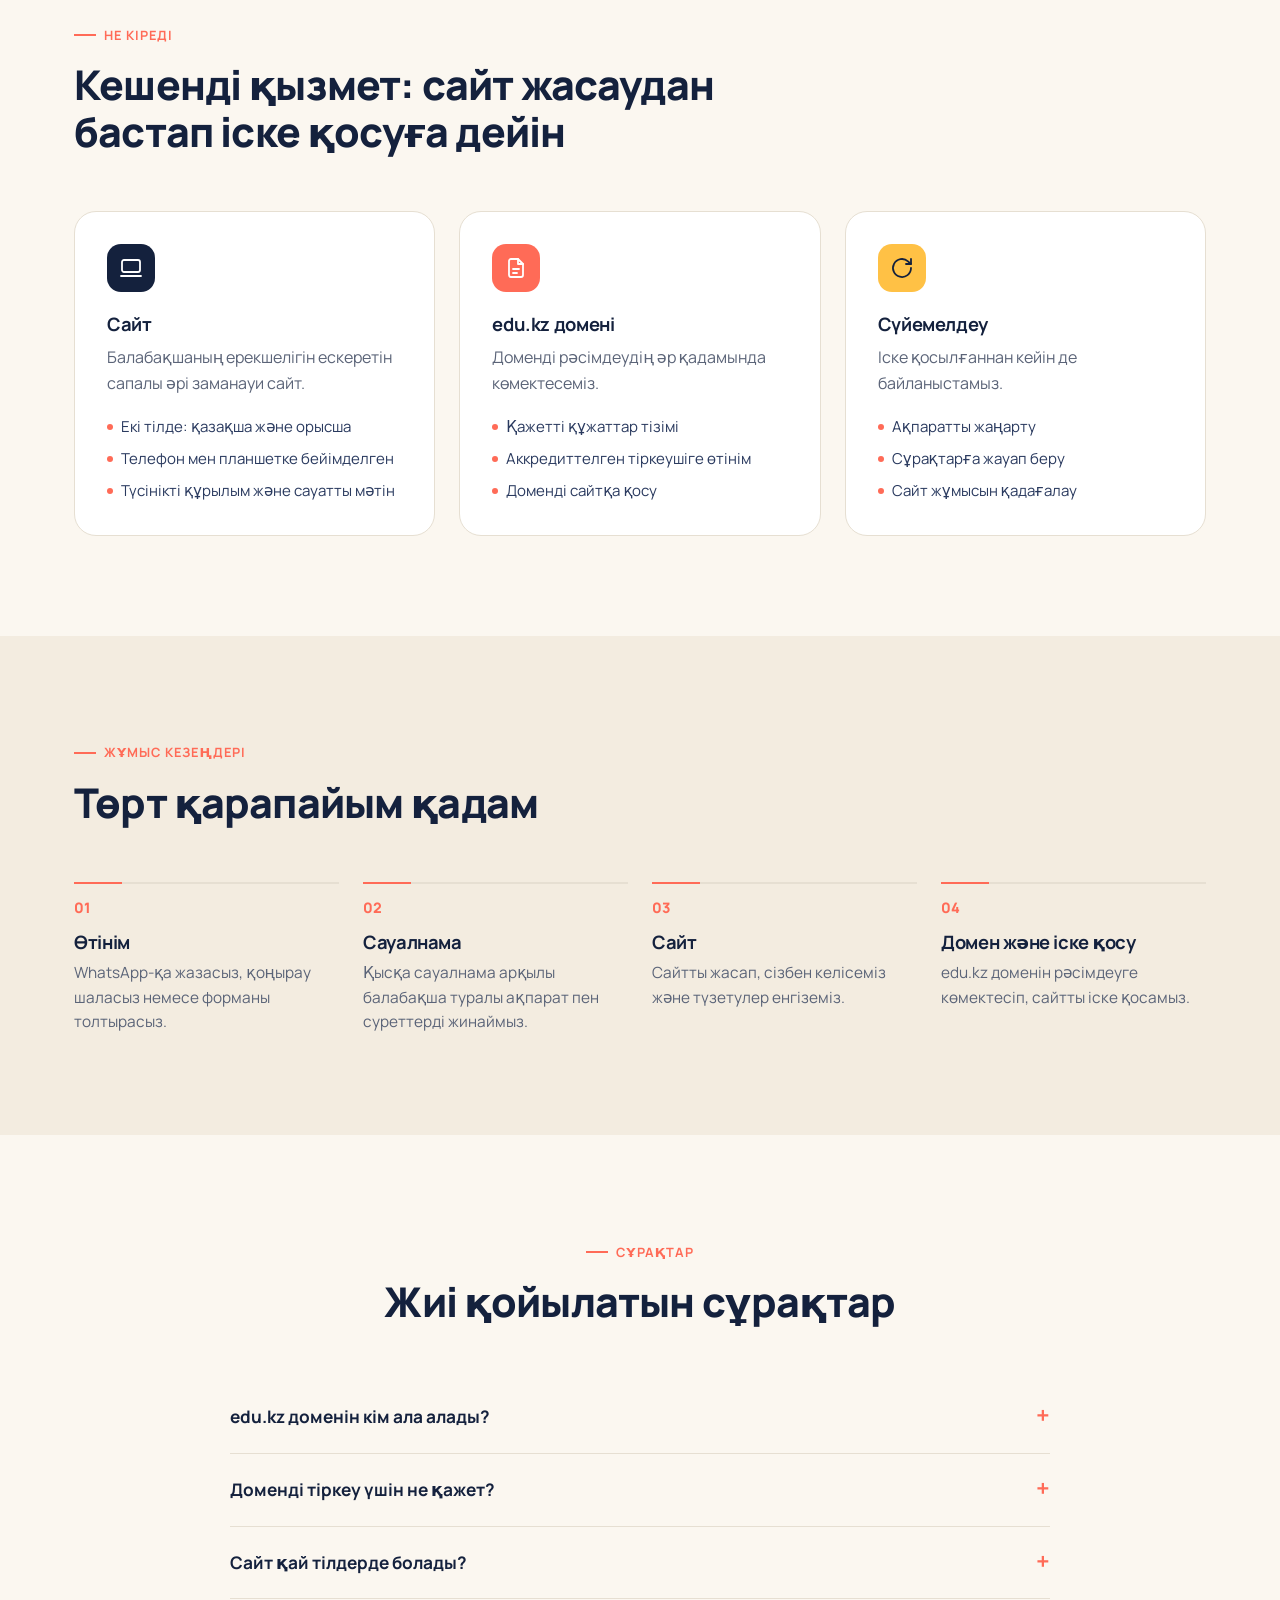
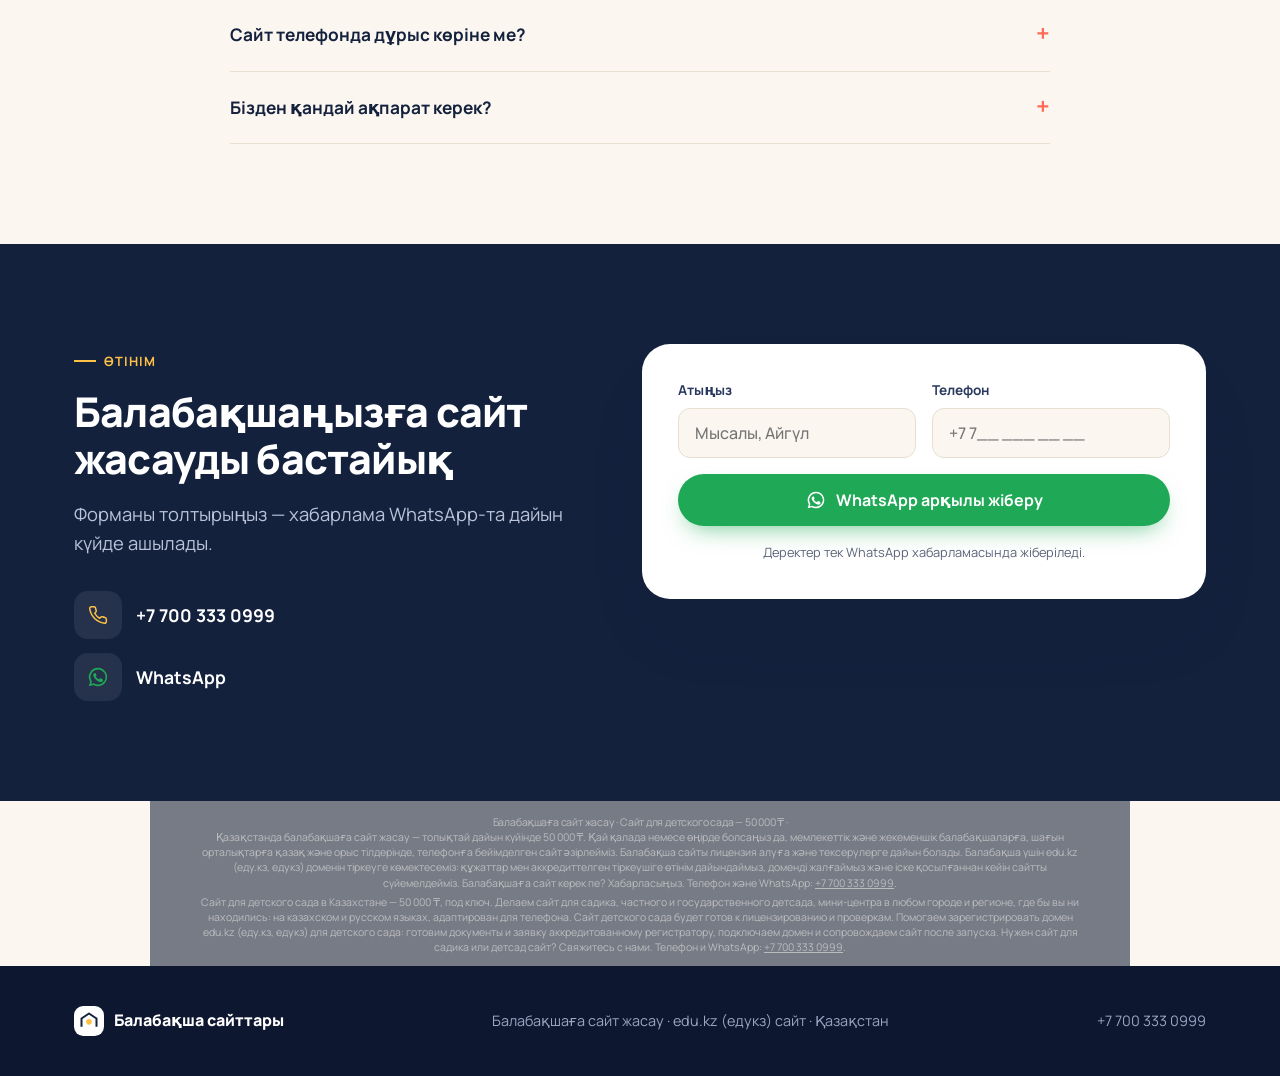
==== commit 12310c65: "KZ wording fixes" ====
--- a/index.html
+++ b/index.html
@@ -54,13 +54,13 @@
 <div class="wl">
 <div class="wi rv d1"><div class="ic" style="background:#ff6b5722"><svg width="24" height="24" viewBox="0 0 24 24" fill="none" stroke="#ff6b57" stroke-width="1.8" stroke-linecap="round" stroke-linejoin="round"><path d="M12 2l8 4v6c0 5-3.5 8.5-8 10-4.5-1.5-8-5-8-10V6z"/><path d="m9 12 2 2 4-4"/></svg></div><div><h3 data-i="w1">Жұмысқа жауап береміз</h3><p data-i="w1p">Нәтижеге жауаптымыз, келісілген көлемді толық орындаймыз.</p></div></div>
 <div class="wi rv d2"><div class="ic" style="background:#ffc14522"><svg width="24" height="24" viewBox="0 0 24 24" fill="none" stroke="#ffc145" stroke-width="1.8" stroke-linecap="round" stroke-linejoin="round"><path d="M13 2 4 14h7l-1 8 9-12h-7z"/></svg></div><div><h3 data-i="w2">Жылдам іске қосу</h3><p data-i="w2p">Ақпарат дайын болғаннан кейін сайтты қысқа мерзімде іске қосамыз.</p></div></div>
-<div class="wi rv d3"><div class="ic" style="background:#8fbfa322"><svg width="24" height="24" viewBox="0 0 24 24" fill="none" stroke="#8fbfa3" stroke-width="1.8" stroke-linecap="round" stroke-linejoin="round"><circle cx="12" cy="12" r="9"/><path d="M3 12h18M12 3a14 14 0 0 1 0 18M12 3a14 14 0 0 0 0 18"/></svg></div><div><h3 data-i="w3">edu.kz доменімен көмек</h3><p data-i="w3p">Құжаттар мен өтінімді дайындауда жанында боламыз.</p></div></div>
+<div class="wi rv d3"><div class="ic" style="background:#8fbfa322"><svg width="24" height="24" viewBox="0 0 24 24" fill="none" stroke="#8fbfa3" stroke-width="1.8" stroke-linecap="round" stroke-linejoin="round"><circle cx="12" cy="12" r="9"/><path d="M3 12h18M12 3a14 14 0 0 1 0 18M12 3a14 14 0 0 0 0 18"/></svg></div><div><h3 data-i="w3">edu.kz доменін алуға көмек</h3><p data-i="w3p">Құжаттар мен өтінімді дайындауға көмектесеміз.</p></div></div>
 </div></div></section>
 
 <section id="inc"><div class="c">
-<div class="sh rv"><div class="eyebrow" data-i="iy">Не кіреді</div><h2 data-i="ih">Сайттан бастап іске қосуға дейін — бір қолдан</h2></div>
+<div class="sh rv"><div class="eyebrow" data-i="iy">Не кіреді</div><h2 data-i="ih">Кешенді қызмет: сайт жасаудан бастап іске қосуға дейін</h2></div>
 <div class="grid3">
-<div class="card rv d1"><div class="ic" style="background:#14213d"><svg width="24" height="24" viewBox="0 0 24 24" fill="none" stroke="#fff" stroke-width="1.8" stroke-linecap="round" stroke-linejoin="round"><rect x="3" y="4" width="18" height="12" rx="2"/><path d="M2 20h20"/></svg></div><h3 data-i="i1">Сайт</h3><p data-i="i1p">Балабақшаның ерекшелігін ескеретін ұқыпты, заманауи сайт.</p><ul><li data-i="i1a">Екі тілде: қазақша және орысша</li><li data-i="i1b">Телефон мен планшетке бейімделген</li><li data-i="i1c">Түсінікті құрылым және сауатты мәтін</li></ul></div>
+<div class="card rv d1"><div class="ic" style="background:#14213d"><svg width="24" height="24" viewBox="0 0 24 24" fill="none" stroke="#fff" stroke-width="1.8" stroke-linecap="round" stroke-linejoin="round"><rect x="3" y="4" width="18" height="12" rx="2"/><path d="M2 20h20"/></svg></div><h3 data-i="i1">Сайт</h3><p data-i="i1p">Балабақшаның ерекшелігін ескеретін сапалы әрі заманауи сайт.</p><ul><li data-i="i1a">Екі тілде: қазақша және орысша</li><li data-i="i1b">Телефон мен планшетке бейімделген</li><li data-i="i1c">Түсінікті құрылым және сауатты мәтін</li></ul></div>
 <div class="card rv d2"><div class="ic" style="background:#ff6b57"><svg width="24" height="24" viewBox="0 0 24 24" fill="none" stroke="#fff" stroke-width="1.8" stroke-linecap="round" stroke-linejoin="round"><path d="M14 3H7a2 2 0 0 0-2 2v14a2 2 0 0 0 2 2h10a2 2 0 0 0 2-2V8z"/><path d="M14 3v5h5M9 13h6M9 17h4"/></svg></div><h3 data-i="i2">edu.kz домені</h3><p data-i="i2p">Доменді рәсімдеудің әр қадамында көмектесеміз.</p><ul><li data-i="i2a">Қажетті құжаттар тізімі</li><li data-i="i2b">Аккредиттелген тіркеушіге өтінім</li><li data-i="i2c">Доменді сайтқа қосу</li></ul></div>
 <div class="card rv d3"><div class="ic" style="background:#ffc145"><svg width="24" height="24" viewBox="0 0 24 24" fill="none" stroke="#14213d" stroke-width="1.8" stroke-linecap="round" stroke-linejoin="round"><path d="M21 12a9 9 0 1 1-3-6.7L21 8"/><path d="M21 3v5h-5"/></svg></div><h3 data-i="i3">Сүйемелдеу</h3><p data-i="i3p">Іске қосылғаннан кейін де байланыстамыз.</p><ul><li data-i="i3a">Ақпаратты жаңарту</li><li data-i="i3b">Сұрақтарға жауап беру</li><li data-i="i3c">Сайт жұмысын қадағалау</li></ul></div>
 </div></div></section>
@@ -77,11 +77,11 @@
 <section id="faq"><div class="c">
 <div class="sh rv" style="text-align:center;margin-left:auto;margin-right:auto"><div class="eyebrow" data-i="fy">Сұрақтар</div><h2 data-i="fh">Жиі қойылатын сұрақтар</h2></div>
 <div class="faq rv">
-<details><summary data-i="q1">edu.kz доменін кім ала алады?</summary><p data-i="a1">Білім беру қызметіне лицензиясы бар Қазақстан заңды тұлғалары. Тіркеу кезінде лицензия БСН бойынша тексеріледі.</p></details>
+<details><summary data-i="q1">edu.kz доменін кім ала алады?</summary><p data-i="a1">Білім беру қызметіне лицензиясы бар Қазақстанның заңды тұлғалары. Тіркеу кезінде лицензия БСН бойынша тексеріледі.</p></details>
 <details><summary data-i="q2">Доменді тіркеу үшін не қажет?</summary><p data-i="a2">Әдетте ұйымның хаты, мемлекеттік тіркеу туралы құжат және ұйымның ЭЦҚ-сы қажет. Нақты тізімді бірге тексереміз.</p></details>
-<details><summary data-i="q3">Сайт қай тілдерде болады?</summary><p data-i="a3">Қазақ және орыс тілдерінде, ауыстырғыш арқылы.</p></details>
+<details><summary data-i="q3">Сайт қай тілдерде болады?</summary><p data-i="a3">Қазақ және орыс тілдерінде, тілді ауыстыру мүмкіндігімен.</p></details>
 <details><summary data-i="q4">Сайт телефонда дұрыс көріне ме?</summary><p data-i="a4">Иә, сайт телефонға, планшетке және компьютерге бейімделеді.</p></details>
-<details><summary data-i="q5">Бізден қандай ақпарат керек?</summary><p data-i="a5">Балабақша туралы негізгі мәліметтер, байланыстар және суреттер. Барлығын қысқа сауалнама арқылы жинаймыз.</p></details>
+<details><summary data-i="q5">Бізден қандай ақпарат керек?</summary><p data-i="a5">Балабақша туралы негізгі мәліметтер, байланыс деректері және суреттер. Барлығын қысқа сауалнама арқылы жинаймыз.</p></details>
 </div></div></section>
 
 <section class="dark" id="lead"><div class="c fw">
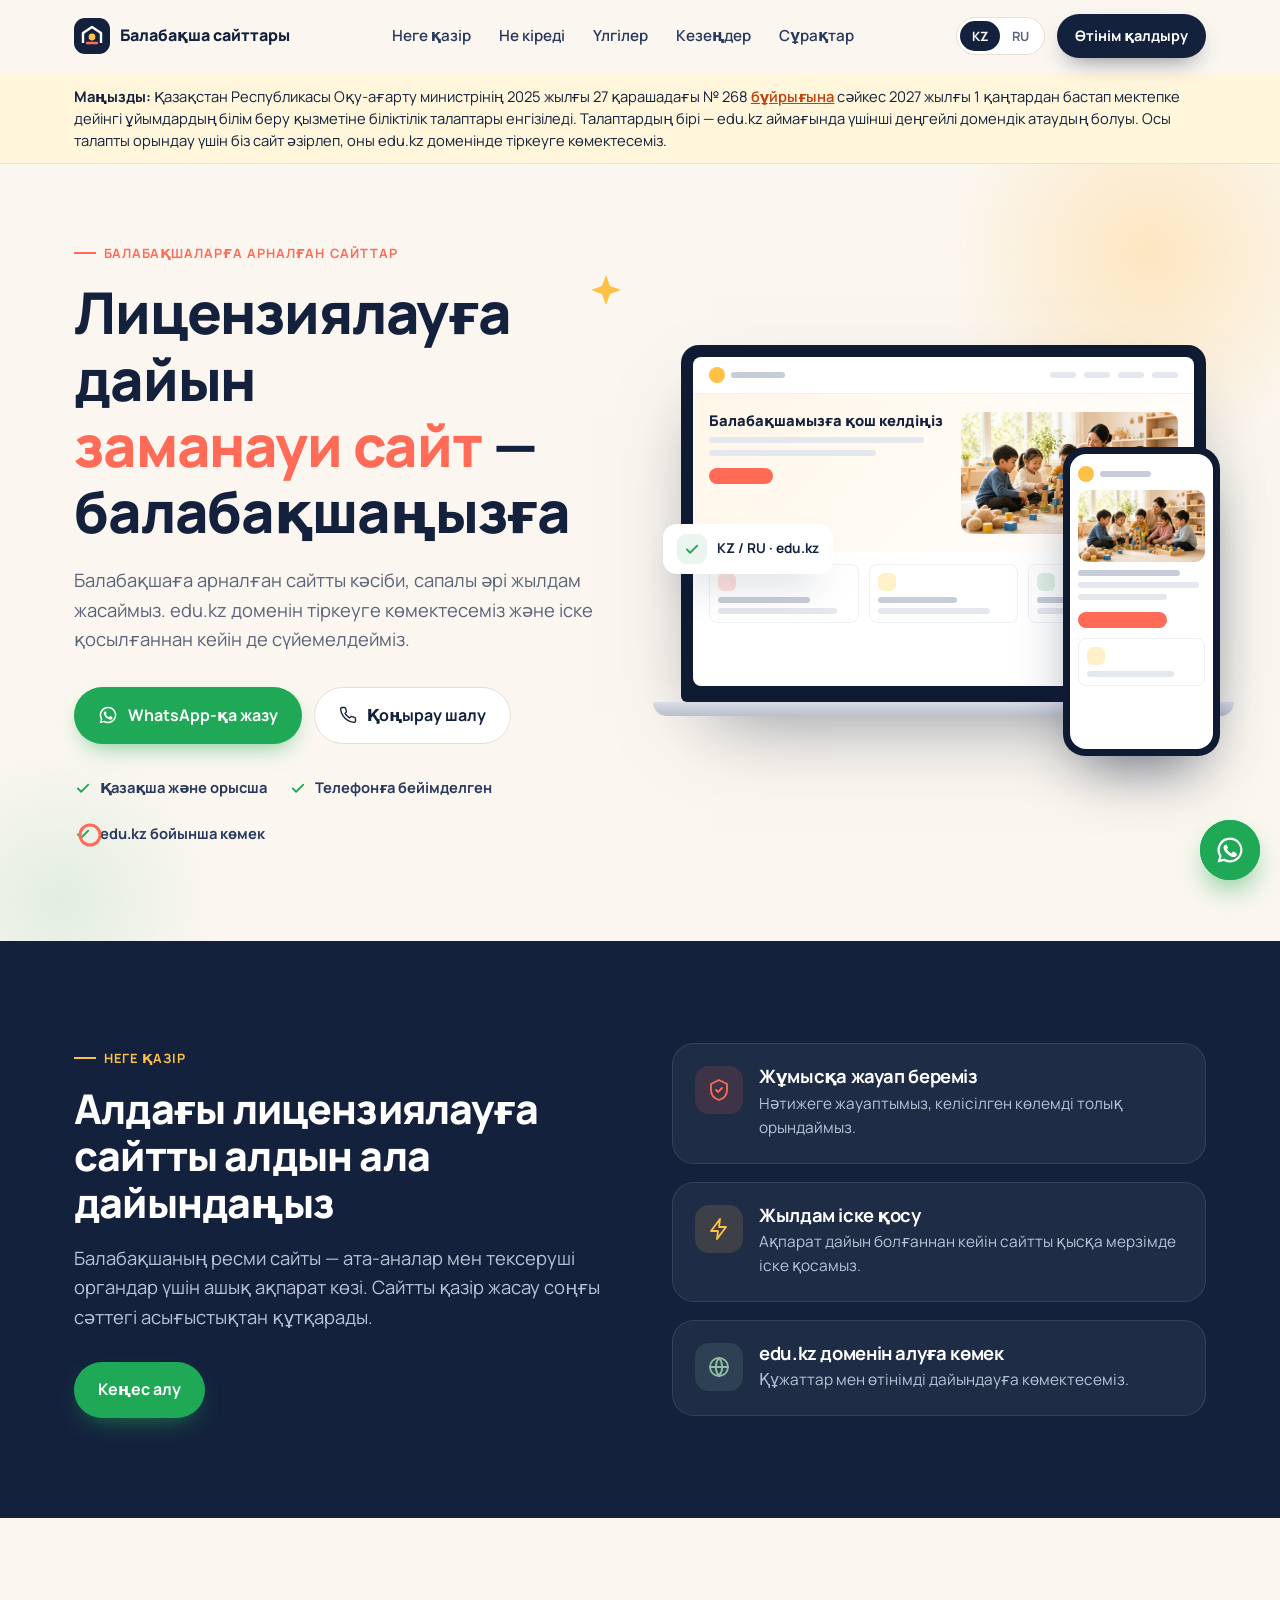
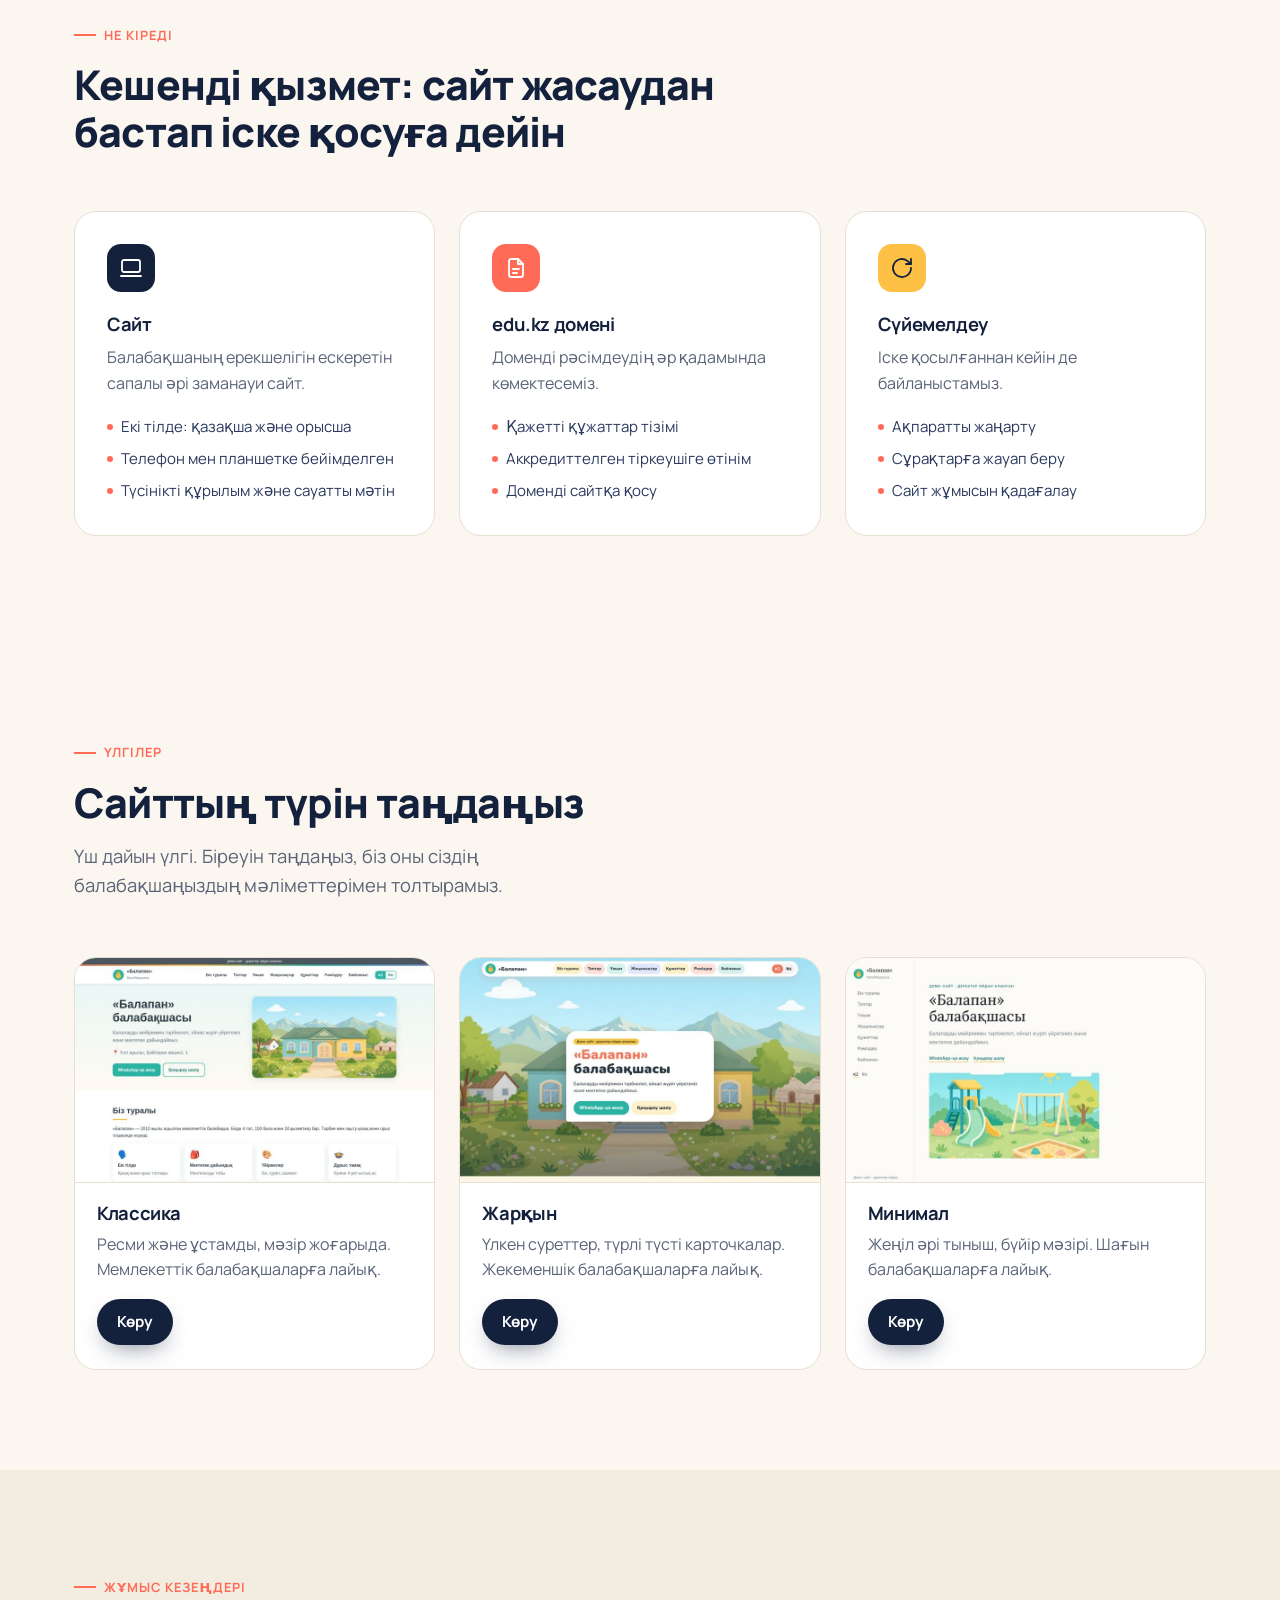
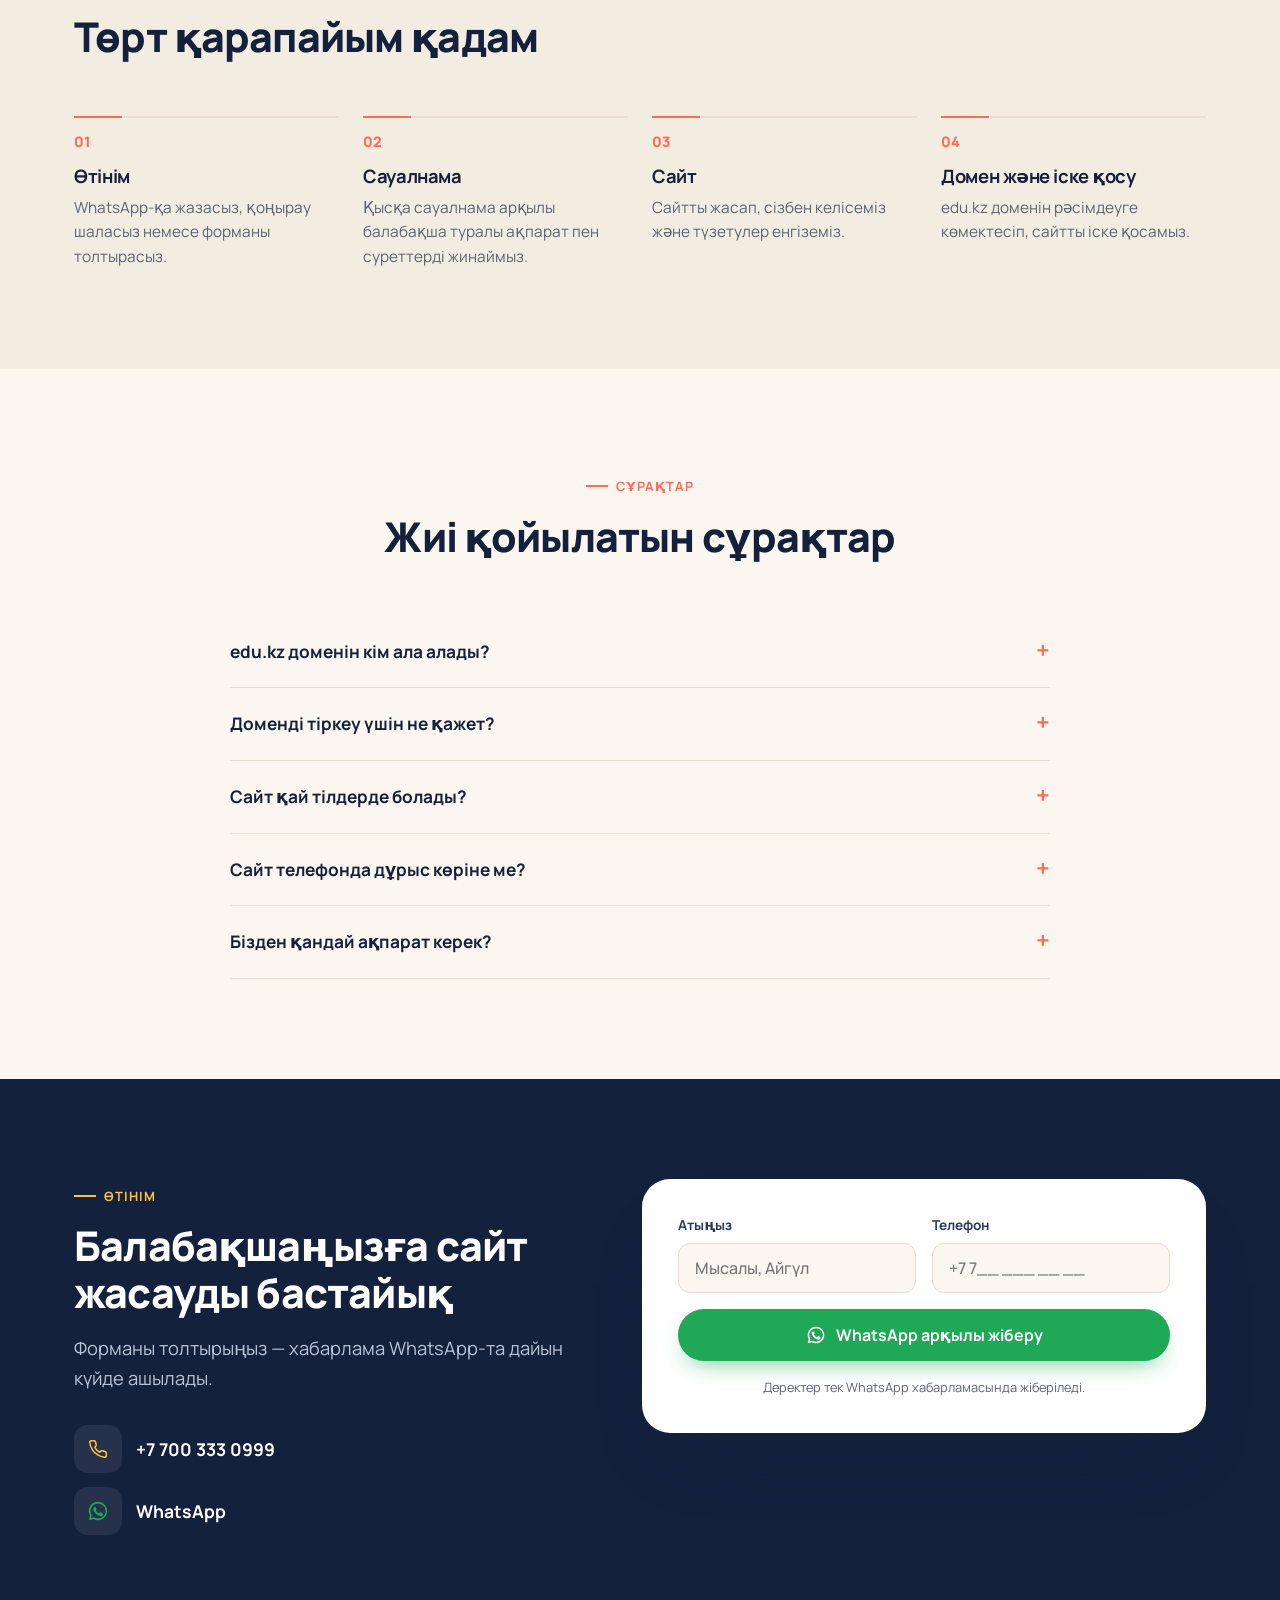
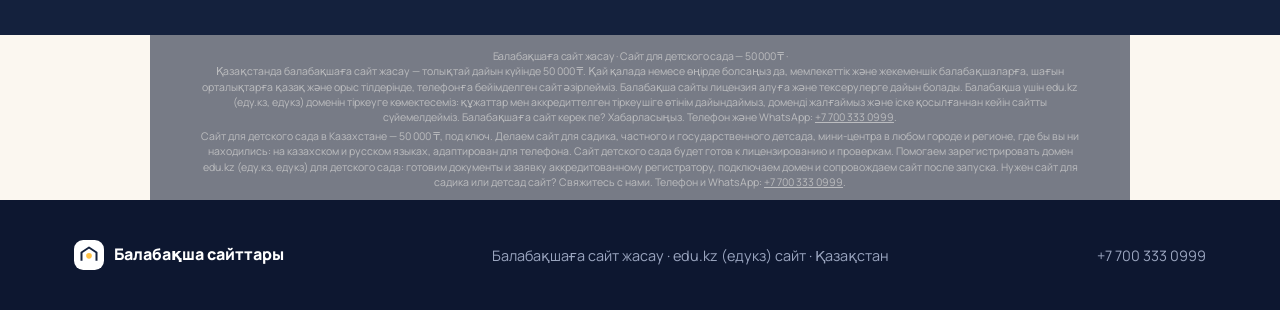
==== commit 38eb6308: "Add templates section (#templates)" ====
--- a/index.html
+++ b/index.html
@@ -13,16 +13,17 @@
 <meta name="theme-color" content="#14213d">
 <link rel="preconnect" href="https://fonts.googleapis.com"><link rel="preconnect" href="https://fonts.gstatic.com" crossorigin>
 <link href="https://fonts.googleapis.com/css2?family=Manrope:wght@500;600;700;800&display=swap&subset=cyrillic,cyrillic-ext" rel="stylesheet">
-<link rel="stylesheet" href="style.css">
+<link rel="stylesheet" href="style.css?v=tpl1">
 <svg width="0" height="0" style="position:absolute"><defs>
 <symbol id="wa" viewBox="0 0 24 24"><path fill="currentColor" d="M12 2a10 10 0 0 0-8.6 15.1L2 22l5-1.3A10 10 0 1 0 12 2Zm0 18.2a8.2 8.2 0 0 1-4.2-1.2l-.3-.2-3 .8.8-2.9-.2-.3A8.2 8.2 0 1 1 12 20.2Zm4.5-6.1c-.2-.1-1.5-.7-1.7-.8-.2-.1-.4-.1-.6.1l-.8 1c-.1.2-.3.2-.5.1a6.7 6.7 0 0 1-3.3-2.9c-.3-.4.2-.4.7-1.3.1-.2 0-.3 0-.4l-.8-1.8c-.2-.5-.4-.4-.6-.4h-.5a1 1 0 0 0-.7.3 3 3 0 0 0-.9 2.2 5.2 5.2 0 0 0 1.1 2.7 11.8 11.8 0 0 0 4.5 4c1.7.7 2.3.8 3.2.6.5-.1 1.5-.6 1.7-1.2.2-.6.2-1.1.2-1.2-.1-.1-.3-.2-.5-.3Z"/></symbol>
 <symbol id="ph" viewBox="0 0 24 24"><path fill="none" stroke="currentColor" stroke-width="1.8" stroke-linecap="round" stroke-linejoin="round" d="M22 16.9v3a2 2 0 0 1-2.2 2 19.8 19.8 0 0 1-8.6-3.1 19.5 19.5 0 0 1-6-6A19.8 19.8 0 0 1 2.1 4.2 2 2 0 0 1 4.1 2h3a2 2 0 0 1 2 1.7c.1 1 .4 1.9.7 2.8a2 2 0 0 1-.5 2.1L8 9.9a16 16 0 0 0 6 6l1.3-1.3a2 2 0 0 1 2.1-.4c.9.3 1.8.6 2.8.7a2 2 0 0 1 1.7 2Z"/></symbol>
 <symbol id="ck" viewBox="0 0 24 24"><path fill="none" stroke="currentColor" stroke-width="2.4" stroke-linecap="round" stroke-linejoin="round" d="m5 12.5 4.5 4.5L19 7.5"/></symbol>
 </defs></svg>
-<style>.seo{padding:14px 20px 6px!important;max-width:980px;margin:0 auto;opacity:.55;text-align:center}.seo *{font-size:10.5px!important;line-height:1.45!important;font-weight:400!important;color:#8a8f99!important;margin:0 0 4px!important}.seo h2,.seo h3{display:inline}.seo h2:after,.seo h3:after{content:" · "}</style></head><body>
+<style>.seo{padding:14px 20px 6px!important;max-width:980px;margin:0 auto;opacity:.55;text-align:center}.seo *{font-size:10.5px!important;line-height:1.45!important;font-weight:400!important;color:#8a8f99!important;margin:0 0 4px!important}.seo h2,.seo h3{display:inline}.seo h2:after,.seo h3:after{content:" · "}</style><meta name="yandex-verification" content="044b497a152cc28e" />
+</head><body>
 <header id="hdr"><div class="c hd">
 <a class="logo" href="#top"><svg width="36" height="36" viewBox="0 0 36 36"><rect width="36" height="36" rx="11" fill="#14213d"/><path d="M9 25V15l9-6 9 6v10" fill="none" stroke="#fff" stroke-width="2.4" stroke-linejoin="round"/><circle cx="18" cy="19" r="3.4" fill="#ffc145"/><path d="M13 25h10" stroke="#ff6b57" stroke-width="2.4" stroke-linecap="round"/></svg><span data-i="logo">Балабақша сайттары</span></a>
-<nav class="m"><a href="#why" data-i="n1">Неге қазір</a><a href="#inc" data-i="n2">Не кіреді</a><a href="#steps" data-i="n3">Кезеңдер</a><a href="#faq" data-i="n4">Сұрақтар</a></nav>
+<nav class="m"><a href="#why" data-i="n1">Неге қазір</a><a href="#inc" data-i="n2">Не кіреді</a><a href="#templates" data-i="n5">Үлгілер</a><a href="#steps" data-i="n3">Кезеңдер</a><a href="#faq" data-i="n4">Сұрақтар</a></nav>
 <div class="hr"><div class="lang"><button data-l="kk" class="on">KZ</button><button data-l="ru">RU</button></div><a href="#lead" class="btn btn-p btn-sm" data-i="hcta">Өтінім қалдыру</a></div>
 </div></header>
 <main id="top">
@@ -65,6 +66,13 @@
 <div class="card rv d3"><div class="ic" style="background:#ffc145"><svg width="24" height="24" viewBox="0 0 24 24" fill="none" stroke="#14213d" stroke-width="1.8" stroke-linecap="round" stroke-linejoin="round"><path d="M21 12a9 9 0 1 1-3-6.7L21 8"/><path d="M21 3v5h-5"/></svg></div><h3 data-i="i3">Сүйемелдеу</h3><p data-i="i3p">Іске қосылғаннан кейін де байланыстамыз.</p><ul><li data-i="i3a">Ақпаратты жаңарту</li><li data-i="i3b">Сұрақтарға жауап беру</li><li data-i="i3c">Сайт жұмысын қадағалау</li></ul></div>
 </div></div></section>
 
+<section id="templates"><div class="c">
+<div class="sh rv"><div class="eyebrow" data-i="ty">Үлгілер</div><h2 data-i="th">Сайттың түрін таңдаңыз</h2><p class="lead" data-i="tl">Үш дайын үлгі. Біреуін таңдаңыз, біз оны сіздің балабақшаңыздың мәліметтерімен толтырамыз.</p></div>
+<div class="tpl">
+<article class="tc"><a href="https://sadiksites.github.io/demo-classic/" target="_blank" rel="noopener"><img src="img/tpl-classic.jpg" alt="" loading="lazy" width="800" height="500"></a><div><h3 data-i="t1">Классика</h3><p data-i="t1d">Ресми және ұстамды, мәзір жоғарыда. Мемлекеттік балабақшаларға лайық.</p><a class="btn btn-p tvb" href="https://sadiksites.github.io/demo-classic/" target="_blank" rel="noopener" data-i="tv">Көру</a></div></article>
+<article class="tc"><a href="https://sadiksites.github.io/demo-bright/" target="_blank" rel="noopener"><img src="img/tpl-bright.jpg" alt="" loading="lazy" width="800" height="500"></a><div><h3 data-i="t2">Жарқын</h3><p data-i="t2d">Үлкен суреттер, түрлі түсті карточкалар. Жекеменшік балабақшаларға лайық.</p><a class="btn btn-p tvb" href="https://sadiksites.github.io/demo-bright/" target="_blank" rel="noopener" data-i="tv">Көру</a></div></article>
+<article class="tc"><a href="https://sadiksites.github.io/demo-minimal/" target="_blank" rel="noopener"><img src="img/tpl-minimal.jpg" alt="" loading="lazy" width="800" height="500"></a><div><h3 data-i="t3">Минимал</h3><p data-i="t3d">Жеңіл әрі тыныш, бүйір мәзірі. Шағын балабақшаларға лайық.</p><a class="btn btn-p tvb" href="https://sadiksites.github.io/demo-minimal/" target="_blank" rel="noopener" data-i="tv">Көру</a></div></article>
+</div></div></section>
 <section class="alt" id="steps"><div class="c">
 <div class="sh rv"><div class="eyebrow" data-i="sy">Жұмыс кезеңдері</div><h2 data-i="sh">Төрт қарапайым қадам</h2></div>
 <div class="steps">
@@ -98,7 +106,7 @@
 <footer><div class="c fr"><a class="logo" href="#top"><svg width="30" height="30" viewBox="0 0 36 36"><rect width="36" height="36" rx="11" fill="#fff"/><path d="M9 25V15l9-6 9 6v10" fill="none" stroke="#14213d" stroke-width="2.4" stroke-linejoin="round"/><circle cx="18" cy="19" r="3.4" fill="#ffc145"/></svg><span data-i="logo">Балабақша сайттары</span></a><span data-i="ft">Балабақшаға сайт жасау · edu.kz (едукз) сайт · Қазақстан</span><a href="tel:+77003330999" style="text-decoration:none">+7 700 333 0999</a></div></footer>
 <a class="fab" href="https://wa.me/77003330999?text=%D0%97%D0%B4%D1%80%D0%B0%D0%B2%D1%81%D1%82%D0%B2%D1%83%D0%B9%D1%82%D0%B5%21%20%D0%9F%D0%BE%20%D0%BF%D0%BE%D0%B2%D0%BE%D0%B4%D1%83%20%D1%80%D0%B0%D0%B7%D1%80%D0%B0%D0%B1%D0%BE%D1%82%D0%BA%D0%B8%20%D1%81%D0%B0%D0%B9%D1%82%D0%B0" target="_blank" rel="noopener" aria-label="WhatsApp"><svg width="30" height="30" color="#fff"><use href="#wa"/></svg></a>
 <script>
-const ru={nt:`<b>Важно:</b> согласно <a href="https://adilet.zan.kz/rus/docs/V2500037500" target="_blank" rel="noopener">приказу Министра просвещения РК от 27 ноября 2025 года № 268</a> с 1 января 2027 года вводятся квалификационные требования к образовательной деятельности детских садов при лицензировании. Одно из требований — наличие доменного имени третьего уровня в зоне edu.kz. Во исполнение этого требования мы поможем разработать сайт и зарегистрировать его на домене edu.kz.`,logo:"Сайты для детских садов",n1:"Почему сейчас",n2:"Что входит",n3:"Этапы",n4:"Вопросы",hcta:"Оставить заявку",ey:"Сайты для детских садов",h1:'<span class="hl">Современный сайт</span> для вашего детского сада — к лицензированию',lead:"Делаем сайты для детских садов профессионально, качественно и быстро. Помогаем с регистрацией домена edu.kz и сопровождаем сайт после запуска.",wa:"Написать в WhatsApp",call:"Позвонить",c1:"Казахский и русский",c2:"Адаптивен для телефона",c3:"Помощь с edu.kz",mh:"Добро пожаловать в наш детский сад",tag:"KZ / RU · edu.kz",wy:"Почему сейчас",wh:"Подготовьте сайт заранее к предстоящему лицензированию",wl:"Официальный сайт детского сада — открытый источник информации для родителей и проверяющих органов. Сделав сайт сейчас, вы избежите спешки в последний момент.",wb:"Получить консультацию",w1:"Отвечаем за работу",w1p:"Несём ответственность за результат и выполняем согласованный объём полностью.",w2:"Быстрый запуск",w2p:"Запускаем сайт в короткие сроки после получения информации.",w3:"Помощь с доменом edu.kz",w3p:"Помогаем подготовить документы и заявку.",iy:"Что входит",ih:"От сайта до запуска — в одних руках",i1:"Сайт",i1p:"Аккуратный современный сайт с учётом специфики детского сада.",i1a:"На двух языках: казахском и русском",i1b:"Адаптирован для телефона и планшета",i1c:"Понятная структура и грамотные тексты",i2:"Домен edu.kz",i2p:"Помогаем на каждом шаге оформления домена.",i2a:"Список необходимых документов",i2b:"Заявка аккредитованному регистратору",i2c:"Подключение домена к сайту",i3:"Сопровождение",i3p:"Остаёмся на связи и после запуска.",i3a:"Обновление информации",i3b:"Ответы на вопросы",i3c:"Контроль работы сайта",sy:"Этапы работы",sh:"Четыре простых шага",s1:"Заявка",s1p:"Пишете в WhatsApp, звоните или заполняете форму.",s2:"Анкета",s2p:"По короткой анкете собираем информацию и фото о детском саде.",s3:"Сайт",s3p:"Делаем сайт, согласовываем с вами и вносим правки.",s4:"Домен и запуск",s4p:"Помогаем оформить домен edu.kz и запускаем сайт.",fy:"Вопросы",fh:"Частые вопросы",q1:"Кто может получить домен edu.kz?",a1:"Юридические лица Казахстана с лицензией на образовательную деятельность. При регистрации лицензия проверяется по БИН.",q2:"Что нужно для регистрации домена?",a2:"Обычно — письмо организации, документ о госрегистрации и ЭЦП организации. Точный список проверим вместе.",q3:"На каких языках будет сайт?",a3:"На казахском и русском, с переключателем.",q4:"Сайт будет хорошо выглядеть на телефоне?",a4:"Да, сайт адаптируется под телефон, планшет и компьютер.",q5:"Какая информация от нас нужна?",a5:"Основные сведения о детском саде, контакты и фотографии. Всё собираем по короткой анкете.",ly:"Заявка",lh:"Давайте начнём сайт для вашего детского сада",ll:"Заполните форму — сообщение откроется в WhatsApp уже готовым.",fn:"Ваше имя",fk:"Название детского сада",fc:"Город / населённый пункт",fp:"Телефон",fm:"Комментарий",fs:"Отправить через WhatsApp",fo:"Данные отправляются только в сообщении WhatsApp.",ft:"Сайт для садика и детского сада · сайт edu.kz (еду кз) · Казахстан",pn:"Например, Айгуль",pk:"Название детского сада",pc:"Например, Алматы",pm:"Ваш вопрос или пожелание"};
+const ru={n5:"Шаблоны",ty:"Шаблоны",th:"Выберите вид сайта",tl:"Три готовых шаблона. Выберите один, и мы заполним его данными вашего детского сада.",t1:"Классика",t1d:"Официальный и строгий, меню сверху. Подходит государственным садам.",t2:"Яркий",t2d:"Крупные фото, цветные карточки. Подходит частным садам.",t3:"Минимал",t3d:"Светлый и спокойный, боковое меню. Подходит небольшим садам.",tv:"Посмотреть",nt:`<b>Важно:</b> согласно <a href="https://adilet.zan.kz/rus/docs/V2500037500" target="_blank" rel="noopener">приказу Министра просвещения РК от 27 ноября 2025 года № 268</a> с 1 января 2027 года вводятся квалификационные требования к образовательной деятельности детских садов при лицензировании. Одно из требований — наличие доменного имени третьего уровня в зоне edu.kz. Во исполнение этого требования мы поможем разработать сайт и зарегистрировать его на домене edu.kz.`,logo:"Сайты для детских садов",n1:"Почему сейчас",n2:"Что входит",n3:"Этапы",n4:"Вопросы",hcta:"Оставить заявку",ey:"Сайты для детских садов",h1:'<span class="hl">Современный сайт</span> для вашего детского сада — к лицензированию',lead:"Делаем сайты для детских садов профессионально, качественно и быстро. Помогаем с регистрацией домена edu.kz и сопровождаем сайт после запуска.",wa:"Написать в WhatsApp",call:"Позвонить",c1:"Казахский и русский",c2:"Адаптивен для телефона",c3:"Помощь с edu.kz",mh:"Добро пожаловать в наш детский сад",tag:"KZ / RU · edu.kz",wy:"Почему сейчас",wh:"Подготовьте сайт заранее к предстоящему лицензированию",wl:"Официальный сайт детского сада — открытый источник информации для родителей и проверяющих органов. Сделав сайт сейчас, вы избежите спешки в последний момент.",wb:"Получить консультацию",w1:"Отвечаем за работу",w1p:"Несём ответственность за результат и выполняем согласованный объём полностью.",w2:"Быстрый запуск",w2p:"Запускаем сайт в короткие сроки после получения информации.",w3:"Помощь с доменом edu.kz",w3p:"Помогаем подготовить документы и заявку.",iy:"Что входит",ih:"От сайта до запуска — в одних руках",i1:"Сайт",i1p:"Аккуратный современный сайт с учётом специфики детского сада.",i1a:"На двух языках: казахском и русском",i1b:"Адаптирован для телефона и планшета",i1c:"Понятная структура и грамотные тексты",i2:"Домен edu.kz",i2p:"Помогаем на каждом шаге оформления домена.",i2a:"Список необходимых документов",i2b:"Заявка аккредитованному регистратору",i2c:"Подключение домена к сайту",i3:"Сопровождение",i3p:"Остаёмся на связи и после запуска.",i3a:"Обновление информации",i3b:"Ответы на вопросы",i3c:"Контроль работы сайта",sy:"Этапы работы",sh:"Четыре простых шага",s1:"Заявка",s1p:"Пишете в WhatsApp, звоните или заполняете форму.",s2:"Анкета",s2p:"По короткой анкете собираем информацию и фото о детском саде.",s3:"Сайт",s3p:"Делаем сайт, согласовываем с вами и вносим правки.",s4:"Домен и запуск",s4p:"Помогаем оформить домен edu.kz и запускаем сайт.",fy:"Вопросы",fh:"Частые вопросы",q1:"Кто может получить домен edu.kz?",a1:"Юридические лица Казахстана с лицензией на образовательную деятельность. При регистрации лицензия проверяется по БИН.",q2:"Что нужно для регистрации домена?",a2:"Обычно — письмо организации, документ о госрегистрации и ЭЦП организации. Точный список проверим вместе.",q3:"На каких языках будет сайт?",a3:"На казахском и русском, с переключателем.",q4:"Сайт будет хорошо выглядеть на телефоне?",a4:"Да, сайт адаптируется под телефон, планшет и компьютер.",q5:"Какая информация от нас нужна?",a5:"Основные сведения о детском саде, контакты и фотографии. Всё собираем по короткой анкете.",ly:"Заявка",lh:"Давайте начнём сайт для вашего детского сада",ll:"Заполните форму — сообщение откроется в WhatsApp уже готовым.",fn:"Ваше имя",fk:"Название детского сада",fc:"Город / населённый пункт",fp:"Телефон",fm:"Комментарий",fs:"Отправить через WhatsApp",fo:"Данные отправляются только в сообщении WhatsApp.",ft:"Сайт для садика и детского сада · сайт edu.kz (еду кз) · Казахстан",pn:"Например, Айгуль",pk:"Название детского сада",pc:"Например, Алматы",pm:"Ваш вопрос или пожелание"};
 const kk={};document.querySelectorAll("[data-i]").forEach(e=>kk[e.dataset.i]=e.innerHTML);document.querySelectorAll("[data-p]").forEach(e=>kk[e.dataset.p]=e.placeholder);
 let L="kk";
 function set(l){L=l;const d=l=="ru"?ru:kk;document.documentElement.lang=l;document.querySelectorAll("[data-i]").forEach(e=>e.innerHTML=d[e.dataset.i]);document.querySelectorAll("[data-p]").forEach(e=>e.placeholder=d[e.dataset.p]);document.title=l=="ru"?"Сайт для детского сада под ключ — 50 000 ₸ | sadikedu.kz":"Балабақшаға сайт жасау — 50 000 ₸ | sadikedu.kz";document.querySelectorAll(".lang button").forEach(b=>b.classList.toggle("on",b.dataset.l==l));try{localStorage.lang=l}catch(e){}}
--- a/style.css
+++ b/style.css
@@ -115,3 +115,6 @@
 .seo h3{font-size:.9rem;color:#c9d1e4;margin:0 0 6px}
 
 .notice{background:#fff6dc;border-bottom:1px solid #ffe2a0;color:#14213d;font-size:.92rem;line-height:1.5;padding:12px 0}.notice a{color:#c2410c;font-weight:600}
+
+.tpl{display:grid;gap:24px;grid-template-columns:repeat(auto-fit,minmax(280px,1fr));margin-top:36px}.tc{background:#fff;border:1px solid var(--line);border-radius:var(--r);overflow:hidden;display:flex;flex-direction:column}.tc img{display:block;width:100%;height:auto;aspect-ratio:16/10;object-fit:cover;object-position:top;border-bottom:1px solid var(--line)}.tc>div{padding:20px 22px 24px;display:flex;flex-direction:column;gap:8px;flex:1}.tc p{color:var(--muted);margin:0 0 8px;flex:1}.tc .btn{align-self:flex-start}#templates{scroll-margin-top:80px}
+.tvb{padding:11px 20px;font-size:.95rem}@media(max-width:1180px){nav.m{gap:18px}}
